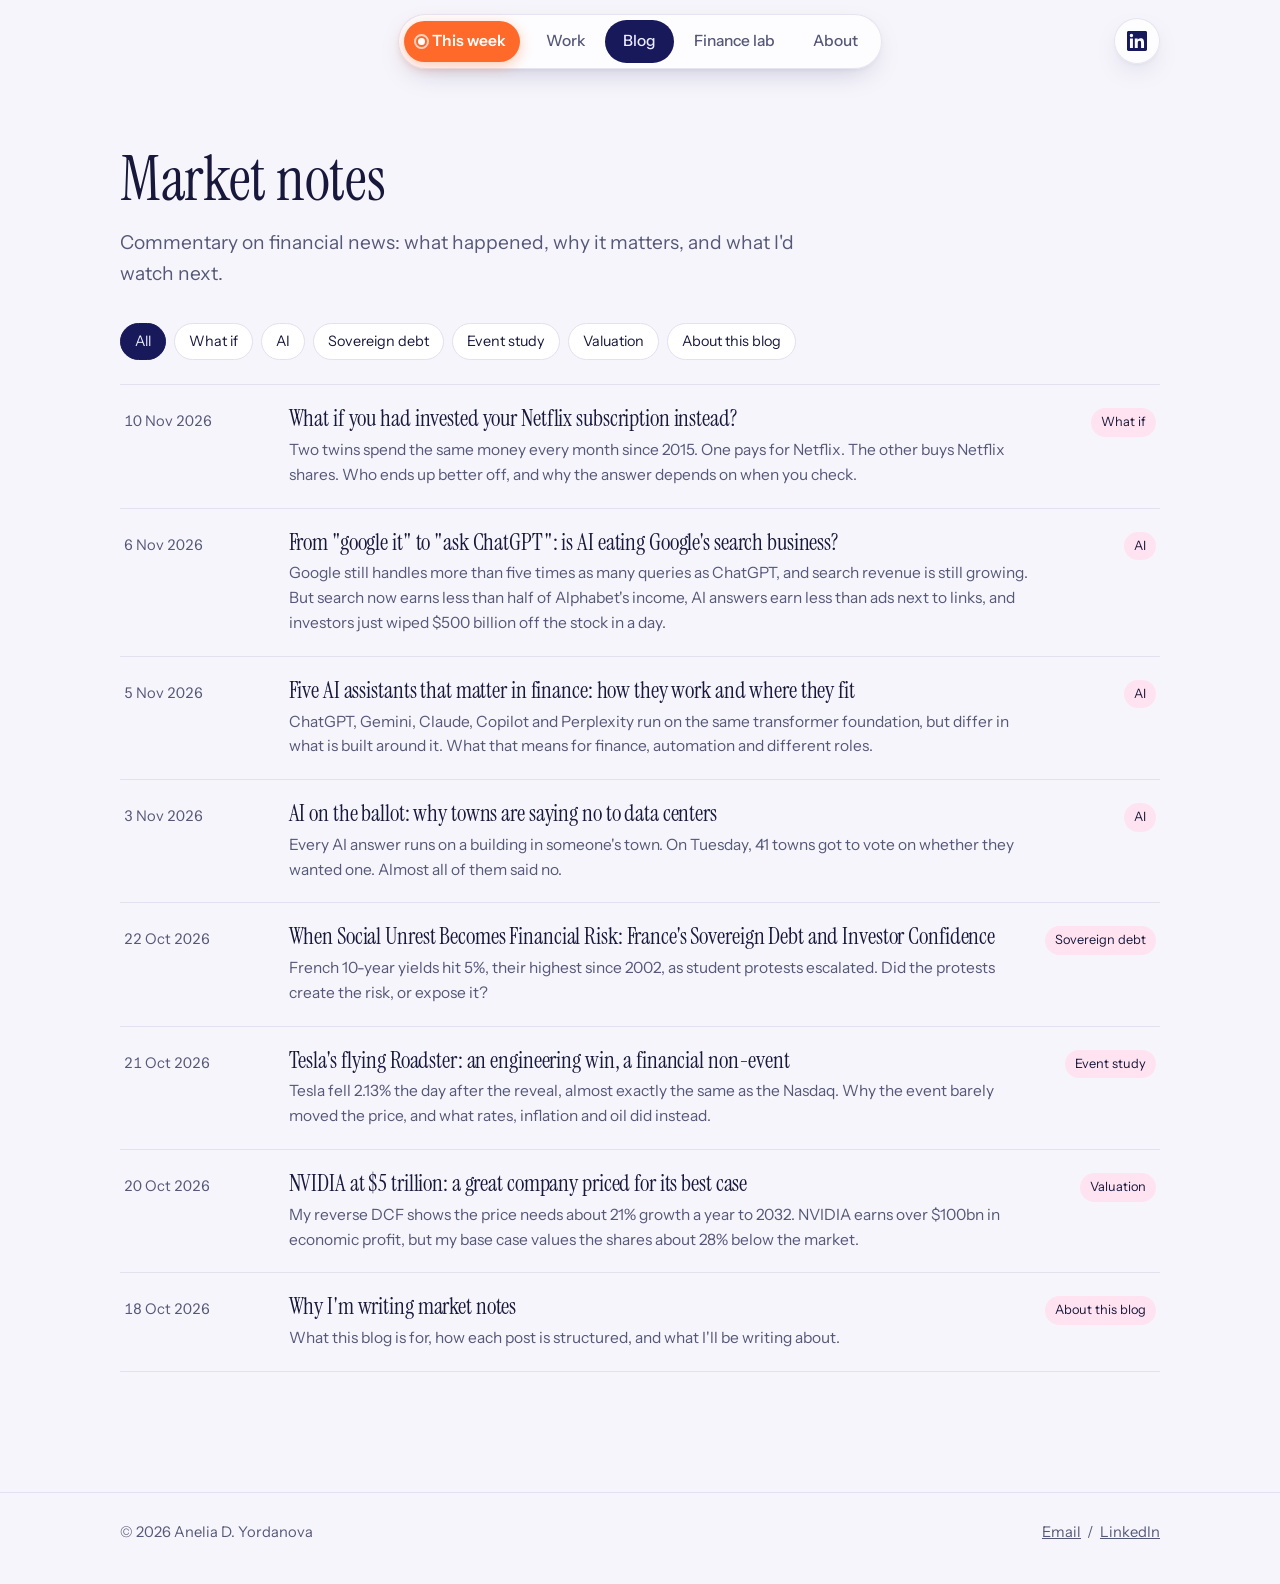
==== blog.html @ 7bfec017 "This week panel: update for 13 November 2026 Co-Authored-By: Claude <noreply@anthropic.com> Claude-S" ====
<!doctype html>
<html lang="en">
<head>
  <meta charset="utf-8">
  <meta name="viewport" content="width=device-width, initial-scale=1">
  <meta name="site-root" content="">
  <title>Market notes | Anelia D. Yordanova</title>
  <meta name="description" content="Commentary on financial news by Anelia D. Yordanova.">
  <link rel="preconnect" href="https://fonts.googleapis.com">
  <link rel="preconnect" href="https://fonts.gstatic.com" crossorigin>
  <link href="https://fonts.googleapis.com/css2?family=Instrument+Sans:wght@400;500;600&family=Instrument+Serif:ital@0;1&family=JetBrains+Mono:wght@400&family=Unbounded:wght@300;500&display=swap" rel="stylesheet">
  <link rel="stylesheet" href="assets/css/style.css?v=d8e583be">
  <link rel="icon" href="assets/favicon.svg" type="image/svg+xml">
</head>
<body>

<header class="site-header">
  <nav class="nav" id="nav" aria-label="Main">
      <button type="button" class="nav-today" aria-expanded="false" aria-controls="today-panel"><span class="pulse" aria-hidden="true"></span>This week</button>
      <a href="index.html#work">Work</a>
      <a href="blog.html" aria-current="page">Blog</a>
      <a href="lab.html">Finance lab</a>
      <a href="index.html#about">About</a>
    </nav>
  <a class="social" href="https://www.linkedin.com/in/anelia-yordanova-572023343" target="_blank" rel="noopener" aria-label="My LinkedIn profile" title="LinkedIn">
    <svg viewBox="0 0 24 24" width="20" height="20" aria-hidden="true"><path fill="currentColor" d="M20.447 20.452h-3.554v-5.569c0-1.328-.027-3.037-1.852-3.037-1.853 0-2.136 1.445-2.136 2.939v5.667H9.351V9h3.414v1.561h.046c.477-.9 1.637-1.85 3.37-1.85 3.601 0 4.267 2.37 4.267 5.455v6.286zM5.337 7.433a2.062 2.062 0 1 1 0-4.125 2.062 2.062 0 0 1 0 4.125zM7.119 20.452H3.555V9h3.564v11.452zM22.225 0H1.771C.792 0 0 .774 0 1.729v20.542C0 23.227.792 24 1.771 24h20.451C23.2 24 24 23.227 24 22.271V1.729C24 .774 23.2 0 22.222 0h.003z"/></svg>
  </a>
</header>

<main>
  <div class="wrap">
    <header class="page-head">
      <h1>Market notes</h1>
      <p class="lede">Commentary on financial news: what happened, why it matters, and what I'd watch next.</p>
    </header>
    <div class="filter" id="filter" role="group" aria-label="Filter posts by topic"></div>
    <ul class="post-list" id="all-posts"></ul>
  </div>
</main>

<footer class="site-footer">
  <div class="wrap">
    <span>© <span data-year></span> Anelia D. Yordanova</span>
    <span><a href="mailto:anelia1470@gmail.com">Email</a> &nbsp;/&nbsp; <a href="https://www.linkedin.com/in/anelia-yordanova-572023343" target="_blank" rel="noopener">LinkedIn</a></span>
  </div>
</footer>

<script src="assets/js/today.js?v=b2e51b0c"></script>
<script src="assets/js/main.js?v=7a83f830"></script>
<script>
  (function () {
    const list = document.getElementById("all-posts");
    const filter = document.getElementById("filter");
    loadPosts().then((posts) => {
      const tags = ["All", ...new Set(posts.map((p) => p.tag || "Note"))];
      let active = "All";
      function draw() {
        renderPostList(list, active === "All" ? posts : posts.filter((p) => (p.tag || "Note") === active));
        filter.querySelectorAll("button").forEach((b) => b.setAttribute("aria-pressed", String(b.dataset.tag === active)));
      }
      filter.innerHTML = tags.map((t) => `<button type="button" data-tag="${escapeHtml(t)}">${escapeHtml(t)}</button>`).join("");
      filter.addEventListener("click", (e) => {
        const b = e.target.closest("button");
        if (!b) return;
        active = b.dataset.tag;
        draw();
      });
      draw();
    }).catch(() => { list.innerHTML = '<li class="post-empty">Posts could not be loaded.</li>'; });
  })();
</script>
</body>
</html>
---- assets/css/style.css ----
/* ==========================================================
   Anelia D. Yordanova — portfolio
   Light, cool off-white base; midnight-blue and plum panels;
   a blue → violet → pink gradient used only for data lines.
   ========================================================== */

:root {
  --paper: #f6f5fb;
  --surface: #ffffff;
  --line: #e3e0f0;
  --ink: #17183b;
  --ink-soft: #565879;
  --midnight: #17195a;
  --plum: #2b1b5f;
  --on-dark: #eeedff;
  --on-dark-soft: #b9b6e6;
  --blue: #4c5bff;
  --violet: #8b5cf6;
  --pink: #ec5fab;
  --lav: #ece9ff;
  --blush: #ffe3f1;
  --grad: linear-gradient(90deg, #4c5bff 0%, #8b5cf6 50%, #ec5fab 100%);

  --font-display: "Unbounded", system-ui, sans-serif;
  --font-body: "Instrument Sans", system-ui, sans-serif;
  --font-code: "JetBrains Mono", ui-monospace, monospace;

  --r-lg: 22px;
  --r-md: 14px;
  --r-sm: 8px;
  --wrap: 1120px;
  --gutter: clamp(16px, 4vw, 40px);
}

*, *::before, *::after { box-sizing: border-box; }

html { -webkit-text-size-adjust: 100%; }

body {
  margin: 0;
  background: var(--paper);
  color: var(--ink);
  font-family: var(--font-body);
  font-size: 1.0625rem;
  line-height: 1.6;
  -webkit-font-smoothing: antialiased;
}

img, svg { max-width: 100%; display: block; }

a { color: inherit; }

:focus-visible {
  outline: 2px solid var(--violet);
  outline-offset: 3px;
  border-radius: 4px;
}

.wrap {
  width: 100%;
  max-width: var(--wrap);
  margin: 0 auto;
  padding: 0 var(--gutter);
}

/* ---------- Type scale ---------- */
h1, h2, h3 {
  font-family: var(--font-display);
  font-weight: 500;
  letter-spacing: -0.02em;
  line-height: 1.12;
  margin: 0;
}
h1 { font-size: clamp(2.3rem, 6vw, 4.2rem); }
h2 { font-size: clamp(1.5rem, 3vw, 2.1rem); }
h3 { font-size: 1.2rem; line-height: 1.25; }

p { margin: 0 0 1em; }
.lede { font-size: 1.2rem; color: var(--ink-soft); max-width: 36em; }
.muted { color: var(--ink-soft); }

/* ---------- Header ---------- */
.site-header {
  position: sticky;
  top: 0;
  z-index: 20;
  background: color-mix(in srgb, var(--paper) 88%, transparent);
  backdrop-filter: blur(10px);
  border-bottom: 1px solid var(--line);
}
.site-header .wrap {
  display: flex;
  align-items: center;
  justify-content: space-between;
  height: 64px;
}
.mark {
  display: flex;
  align-items: center;
  gap: 10px;
  text-decoration: none;
  font-weight: 600;
}
.mark-badge {
  width: 34px;
  height: 34px;
  border-radius: 10px;
  background: var(--midnight);
  color: var(--on-dark);
  display: grid;
  place-items: center;
  font-family: var(--font-display);
  font-size: 0.8rem;
  position: relative;
  overflow: hidden;
}
.mark-badge::after {
  content: "";
  position: absolute;
  left: 0; right: 0; bottom: 0;
  height: 3px;
  background: var(--grad);
}
.nav { display: flex; gap: 4px; align-items: center; }
.nav a {
  text-decoration: none;
  padding: 8px 14px;
  border-radius: 999px;
  color: var(--ink-soft);
  font-weight: 500;
  font-size: 0.97rem;
}
.nav a:hover { color: var(--ink); background: var(--lav); }
.nav a[aria-current="page"] { color: var(--ink); background: var(--lav); }

.nav-toggle {
  display: none;
  background: none;
  border: 1px solid var(--line);
  border-radius: 10px;
  padding: 8px 12px;
  font: inherit;
  color: var(--ink);
  cursor: pointer;
}

@media (max-width: 720px) {
  .nav-toggle { display: block; }
  .nav {
    display: none;
    position: absolute;
    top: 64px; left: 0; right: 0;
    flex-direction: column;
    align-items: stretch;
    background: var(--paper);
    border-bottom: 1px solid var(--line);
    padding: 8px var(--gutter) 16px;
  }
  .nav.open { display: flex; }
  .nav a { padding: 12px 14px; }
}

/* ---------- Buttons ---------- */
.btn {
  display: inline-flex;
  align-items: center;
  gap: 8px;
  padding: 12px 22px;
  border-radius: 999px;
  font-weight: 600;
  text-decoration: none;
  border: 1px solid transparent;
  font-size: 0.98rem;
  cursor: pointer;
  font-family: inherit;
}
.btn-primary { background: var(--midnight); color: var(--on-dark); }
.btn-primary:hover { background: var(--plum); }
.btn-ghost { border-color: var(--line); background: var(--surface); color: var(--ink); }
.btn-ghost:hover { border-color: var(--violet); }
.btn-row { display: flex; flex-wrap: wrap; gap: 12px; }

/* ---------- Sections ---------- */
.section { padding: clamp(56px, 9vw, 104px) 0 0; }
.section-head {
  display: flex;
  align-items: end;
  justify-content: space-between;
  gap: 24px;
  margin-bottom: 28px;
  flex-wrap: wrap;
}
.section-head p { margin: 8px 0 0; color: var(--ink-soft); max-width: 34em; }
.text-link {
  font-weight: 600;
  text-decoration: none;
  border-bottom: 2px solid var(--pink);
  padding-bottom: 2px;
}
.text-link:hover { color: var(--violet); }

/* ---------- Hero ---------- */
.hero { padding: clamp(40px, 7vw, 88px) 0 0; }
.hero-grid {
  display: grid;
  grid-template-columns: 1.05fr 1fr;
  gap: clamp(28px, 4vw, 56px);
  align-items: center;
}
.hero h1 { margin-bottom: 20px; }
.hero h1 .surname { display: block; color: var(--ink-soft); font-weight: 300; }
.hero .lede { margin-bottom: 28px; }

.frontier {
  background: var(--midnight);
  border-radius: var(--r-lg);
  padding: 22px 22px 16px;
  color: var(--on-dark);
  position: relative;
  overflow: hidden;
  margin: 0;
}
.frontier::before {
  content: "";
  position: absolute;
  inset: 0;
  background:
    radial-gradient(circle at 85% 10%, rgba(236, 95, 171, 0.22), transparent 45%),
    radial-gradient(circle at 10% 100%, rgba(76, 91, 255, 0.28), transparent 50%);
  pointer-events: none;
}
.frontier-head {
  position: relative;
  display: flex;
  justify-content: space-between;
  gap: 12px;
  font-size: 0.9rem;
  color: var(--on-dark-soft);
}
.frontier-head strong { color: var(--on-dark); font-weight: 600; display: block; font-size: 1rem; }
.frontier svg { position: relative; width: 100%; height: auto; margin-top: 6px; }
.frontier .axis { stroke: rgba(238, 237, 255, 0.25); stroke-width: 1; }
.frontier .grid { stroke: rgba(238, 237, 255, 0.07); stroke-width: 1; }
.frontier .axis-label { fill: var(--on-dark-soft); font-size: 13px; font-family: var(--font-body); }
.frontier .curve {
  fill: none;
  stroke: url(#frontierGrad);
  stroke-width: 3;
  stroke-linecap: round;
}
.frontier .curve.draw {
  stroke-dasharray: var(--len);
  stroke-dashoffset: var(--len);
  animation: draw 1.6s cubic-bezier(.6,.05,.2,1) .2s forwards;
}
.frontier .pt circle.dot { fill: var(--on-dark); }
.frontier .pt circle.halo { fill: none; stroke: rgba(238,237,255,.35); }
.frontier .pt text { fill: var(--on-dark); font-size: 15px; font-family: var(--font-body); font-weight: 600; }
.frontier .pt text.sub { fill: var(--on-dark-soft); font-weight: 400; font-size: 13px; }
.frontier .pt { opacity: 0; animation: fadein .5s ease forwards; }
.frontier .pt:nth-of-type(1) { animation-delay: 1.2s; }
.frontier .pt:nth-of-type(2) { animation-delay: 1.4s; }
.frontier .pt:nth-of-type(3) { animation-delay: 1.6s; }
.frontier .pt:nth-of-type(4) { animation-delay: 1.8s; }
.frontier .pt a { text-decoration: none; }
.frontier .pt a:hover text { fill: var(--blush); }

@keyframes draw { to { stroke-dashoffset: 0; } }
@keyframes fadein { to { opacity: 1; } }

@media (prefers-reduced-motion: reduce) {
  .frontier .curve.draw { animation: none; stroke-dashoffset: 0; }
  .frontier .pt { animation: none; opacity: 1; }
}

@media (max-width: 860px) {
  .hero-grid { grid-template-columns: 1fr; }
}

/* ---------- Work grid ---------- */
.work-grid {
  display: grid;
  grid-template-columns: 1.3fr 1fr;
  grid-template-rows: auto auto auto;
  gap: 16px;
}
.work {
  display: flex;
  flex-direction: column;
  border-radius: var(--r-md);
  padding: 24px;
  text-decoration: none;
  background: var(--surface);
  border: 1px solid var(--line);
  min-height: 190px;
}
.work:hover { border-color: var(--violet); }
.work h3 { margin: 10px 0 10px; }
.work p { color: var(--ink-soft); margin: 0; font-size: 0.98rem; }
.work .tags { margin-top: auto; padding-top: 18px; }

.work-feature {
  grid-row: span 3;
  background: var(--midnight);
  color: var(--on-dark);
  border: none;
  border-radius: var(--r-lg);
  padding: clamp(24px, 3.5vw, 40px);
  position: relative;
  overflow: hidden;
}
.work-feature:hover { background: #1c1f6b; }
.work-feature h3 { font-size: clamp(1.4rem, 2.6vw, 1.9rem); margin-top: 14px; }
.work-feature p { color: var(--on-dark-soft); font-size: 1.05rem; max-width: 30em; }
.work-feature .chunks {
  display: grid;
  grid-template-columns: repeat(12, 1fr);
  gap: 5px;
  margin: 28px 0 8px;
}
.work-feature .chunks span {
  height: 34px;
  border-radius: 5px;
  background: rgba(238, 237, 255, 0.08);
}
.work-feature .chunks span.hit { background: var(--pink); }
.work-feature .chunks span.hit:nth-child(odd) { background: var(--blue); }
.work-feature .chunks span.hit:nth-child(3n) { background: var(--violet); }
.work-feature .chunks-caption { font-size: 0.88rem; color: var(--on-dark-soft); }

.work-plum { background: var(--plum); color: var(--on-dark); border: none; }
.work-plum:hover { background: #331f70; }
.work-plum p { color: var(--on-dark-soft); }

.kind { font-size: 0.88rem; font-weight: 600; color: var(--violet); }
.work-feature .kind, .work-plum .kind { color: #f9a8d4; }

@media (max-width: 860px) {
  .work-grid { grid-template-columns: 1fr; }
  .work-feature { grid-row: auto; }
}

/* ---------- Tags ---------- */
.tags { display: flex; flex-wrap: wrap; gap: 6px; list-style: none; padding: 0; margin: 0; }
.tags li {
  font-size: 0.8rem;
  font-weight: 500;
  padding: 4px 10px;
  border-radius: 999px;
  background: var(--lav);
  color: var(--ink);
}
.work-feature .tags li, .work-plum .tags li { background: rgba(238, 237, 255, 0.12); color: var(--on-dark); }

/* ---------- Post list ---------- */
.post-list { list-style: none; margin: 0; padding: 0; border-top: 1px solid var(--line); }
.post-list li { border-bottom: 1px solid var(--line); }
.post-list a {
  display: grid;
  grid-template-columns: 8.5em 1fr auto;
  gap: 20px;
  align-items: baseline;
  padding: 20px 4px;
  text-decoration: none;
}
.post-list a:hover h3 { color: var(--violet); }
.post-list time { color: var(--ink-soft); font-size: 0.92rem; font-variant-numeric: tabular-nums; }
.post-list p { margin: 6px 0 0; color: var(--ink-soft); font-size: 0.97rem; max-width: 48em; }
.post-list .tag {
  font-size: 0.8rem;
  padding: 4px 10px;
  border-radius: 999px;
  background: var(--blush);
  white-space: nowrap;
}
.post-empty { padding: 24px 0; color: var(--ink-soft); }
@media (max-width: 640px) {
  .post-list a { grid-template-columns: 1fr; gap: 6px; }
  .post-list .tag { justify-self: start; }
}

/* ---------- Lab teaser / calculators ---------- */
.panel-dark {
  background: var(--plum);
  color: var(--on-dark);
  border-radius: var(--r-lg);
  padding: clamp(24px, 4vw, 44px);
}
.panel-dark p { color: var(--on-dark-soft); }
.lab-teaser {
  display: grid;
  grid-template-columns: 1fr 1fr;
  gap: clamp(24px, 4vw, 48px);
  align-items: center;
}
@media (max-width: 860px) { .lab-teaser { grid-template-columns: 1fr; } }

.calc {
  background: rgba(238, 237, 255, 0.06);
  border: 1px solid rgba(238, 237, 255, 0.14);
  border-radius: var(--r-md);
  padding: 20px;
}
.calc-light {
  background: var(--surface);
  border: 1px solid var(--line);
  border-radius: var(--r-lg);
  padding: clamp(20px, 3vw, 32px);
}
.field { display: grid; gap: 6px; margin-bottom: 14px; }
.field label { font-size: 0.92rem; font-weight: 500; display: flex; justify-content: space-between; gap: 8px; }
.field output { font-variant-numeric: tabular-nums; font-weight: 600; }
.field input[type="range"] { width: 100%; accent-color: var(--pink); }
.field input[type="number"] {
  width: 100%;
  font: inherit;
  padding: 10px 12px;
  border-radius: var(--r-sm);
  border: 1px solid var(--line);
  background: var(--paper);
  color: var(--ink);
  font-variant-numeric: tabular-nums;
}
.field-row { display: grid; grid-template-columns: 1fr 1fr; gap: 14px; }
@media (max-width: 520px) { .field-row { grid-template-columns: 1fr; } }

.result {
  margin-top: 8px;
  padding-top: 16px;
  border-top: 1px solid rgba(238, 237, 255, 0.14);
  display: flex;
  align-items: baseline;
  justify-content: space-between;
  gap: 12px;
}
.result-value {
  font-family: var(--font-display);
  font-size: clamp(1.8rem, 4vw, 2.4rem);
  font-variant-numeric: tabular-nums;
  background: var(--grad);
  -webkit-background-clip: text;
  background-clip: text;
  color: transparent;
}
.calc-light .result { border-top-color: var(--line); }

.lab-grid { display: grid; grid-template-columns: 1fr 1fr; gap: 20px; align-items: start; }
@media (max-width: 900px) { .lab-grid { grid-template-columns: 1fr; } }
.lab-grid h2 { font-size: 1.4rem; margin-bottom: 6px; }
.lab-note { font-size: 0.92rem; color: var(--ink-soft); margin-top: 14px; }

.bars { margin-top: 18px; }
.bars svg { width: 100%; height: auto; }

/* ---------- Skills ---------- */
.skills { display: grid; grid-template-columns: repeat(3, 1fr); gap: 16px; }
@media (max-width: 960px) { .skills { grid-template-columns: 1fr; } }
.skill {
  background: var(--surface);
  border: 1px solid var(--line);
  border-radius: var(--r-md);
  padding: 22px;
  display: flex;
  flex-direction: column;
  min-width: 0;
}
.skill h3 { display: flex; align-items: center; gap: 10px; }
.skill h3 .swatch { width: 12px; height: 12px; border-radius: 4px; }
.skill > p { color: var(--ink-soft); font-size: 0.97rem; margin: 10px 0 16px; }

pre.code {
  margin: auto 0 0;
  background: var(--midnight);
  color: #dcdaff;
  border-radius: var(--r-sm);
  padding: 16px;
  font-family: var(--font-code);
  font-size: 0.8rem;
  line-height: 1.6;
  overflow-x: auto;
}
pre.code .k { color: #f9a8d4; }
pre.code .s { color: #a5f3d0; }
pre.code .c { color: #8c89c4; font-style: italic; }
pre.code .f { color: #a5b4fc; }

/* ---------- About / contact ---------- */
.about {
  display: grid;
  grid-template-columns: 1fr 1fr;
  gap: clamp(24px, 5vw, 64px);
  align-items: start;
}
@media (max-width: 860px) { .about { grid-template-columns: 1fr; } }
.contact-list { list-style: none; margin: 0; padding: 0; display: grid; gap: 10px; }
.contact-list a {
  display: flex;
  justify-content: space-between;
  align-items: center;
  gap: 16px;
  padding: 16px 20px;
  background: var(--surface);
  border: 1px solid var(--line);
  border-radius: var(--r-md);
  text-decoration: none;
  font-weight: 600;
}
.contact-list a span { font-weight: 400; color: var(--ink-soft); font-size: 0.95rem; overflow-wrap: anywhere; text-align: right; }
.contact-list a:hover { border-color: var(--pink); }

/* ---------- Footer ---------- */
.site-footer {
  margin-top: clamp(64px, 10vw, 120px);
  border-top: 1px solid var(--line);
  padding: 28px 0 40px;
  font-size: 0.92rem;
  color: var(--ink-soft);
}
.site-footer .wrap { display: flex; justify-content: space-between; gap: 16px; flex-wrap: wrap; }
.site-footer a { color: var(--ink-soft); }

/* ---------- Page header (inner pages) ---------- */
.page-head { padding: clamp(40px, 7vw, 80px) 0 8px; }
.page-head h1 { font-size: clamp(2rem, 5vw, 3.2rem); margin-bottom: 16px; }
.back { display: inline-block; margin-bottom: 20px; text-decoration: none; color: var(--ink-soft); font-weight: 500; }
.back:hover { color: var(--violet); }

/* ---------- Case study ---------- */
.case {
  display: grid;
  grid-template-columns: 15rem 1fr;
  gap: clamp(24px, 5vw, 64px);
  margin-top: 32px;
}
.case > * { min-width: 0; }
@media (max-width: 860px) { .case { grid-template-columns: 1fr; } }
.facts {
  background: var(--midnight);
  color: var(--on-dark);
  border-radius: var(--r-md);
  padding: 20px;
  align-self: start;
  position: sticky;
  top: 88px;
}
@media (max-width: 860px) { .facts { position: static; } }
.facts dl { margin: 0; display: grid; gap: 14px; }
.facts dt { font-size: 0.82rem; color: var(--on-dark-soft); }
.facts dd { margin: 2px 0 0; font-weight: 500; }
.facts .status {
  display: inline-block;
  font-size: 0.8rem;
  padding: 3px 10px;
  border-radius: 999px;
  background: rgba(236, 95, 171, 0.2);
  color: #fbcfe8;
}
.prose { max-width: 40em; }
.prose h2 { font-size: 1.35rem; margin: 2em 0 0.6em; }
.prose h2:first-child { margin-top: 0; }
.prose h3 { margin: 1.6em 0 0.5em; }
.prose ul, .prose ol { padding-left: 1.2em; margin: 0 0 1em; }
.prose li { margin-bottom: 0.4em; }
.prose a { color: var(--blue); }
.prose blockquote {
  margin: 1.4em 0;
  padding: 4px 0 4px 18px;
  border-left: 3px solid var(--pink);
  color: var(--ink-soft);
}
.prose code {
  font-family: var(--font-code);
  font-size: 0.88em;
  background: var(--lav);
  padding: 2px 6px;
  border-radius: 5px;
}
.prose pre {
  background: var(--midnight);
  color: #dcdaff;
  padding: 16px;
  border-radius: var(--r-sm);
  overflow-x: auto;
}
.prose pre code { background: none; padding: 0; color: inherit; }
.prose table { border-collapse: collapse; width: 100%; margin: 1em 0; font-size: 0.95rem; }
.prose th, .prose td { text-align: left; padding: 8px 10px; border-bottom: 1px solid var(--line); }
.prose img { border-radius: var(--r-md); margin: 1em 0; }

.callout {
  background: var(--blush);
  border-radius: var(--r-md);
  padding: 16px 20px;
  margin: 1.4em 0;
}
.callout p:last-child { margin: 0; }

.stat-row { display: grid; grid-template-columns: repeat(4, 1fr); gap: 10px; margin: 1.4em 0; }
@media (max-width: 640px) { .stat-row { grid-template-columns: repeat(2, 1fr); } }
.stat { background: var(--surface); border: 1px solid var(--line); border-radius: var(--r-md); padding: 14px; }
.stat b { display: block; font-family: var(--font-display); font-weight: 500; font-size: 1.5rem; font-variant-numeric: tabular-nums; }
.stat span { font-size: 0.85rem; color: var(--ink-soft); }

/* ---------- Blog post ---------- */
.post-meta { display: flex; gap: 12px; flex-wrap: wrap; align-items: center; color: var(--ink-soft); font-size: 0.95rem; }
.post-body { margin-top: 32px; }
.post-body.prose { font-size: 1.08rem; }

.filter { display: flex; flex-wrap: wrap; gap: 8px; margin: 8px 0 24px; }
.filter button {
  font: inherit;
  font-size: 0.9rem;
  padding: 6px 14px;
  border-radius: 999px;
  border: 1px solid var(--line);
  background: var(--surface);
  color: var(--ink);
  cursor: pointer;
}
.filter button[aria-pressed="true"] { background: var(--midnight); color: var(--on-dark); border-color: var(--midnight); }

/* ---------- Button motion ---------- */
@property --angle {
  syntax: "<angle>";
  initial-value: 0deg;
  inherits: false;
}

.btn {
  position: relative;
  isolation: isolate;
  overflow: hidden;
  transition:
    transform .25s cubic-bezier(.2,.8,.2,1),
    box-shadow .25s ease,
    background-color .25s ease,
    border-color .25s ease,
    color .25s ease;
}
.btn:hover { transform: translateY(-2px); }
.btn:active { transform: translateY(0) scale(.98); transition-duration: .08s; }

/* Light sweep that crosses the button on hover (moves the gradient, not the box, so it stays inside the pill) */
.btn::after {
  content: "";
  position: absolute;
  inset: 0;
  z-index: -1;
  border-radius: inherit;
  background: linear-gradient(110deg, transparent 40%, rgba(255,255,255,.3) 50%, transparent 60%) no-repeat;
  background-size: 250% 100%;
  background-position: 130% 0;
  pointer-events: none;
}
.btn:hover::after { background-position: -30% 0; transition: background-position .7s ease; }

.btn-primary:hover { box-shadow: 0 10px 24px -10px rgba(76, 91, 255, .7), 0 4px 14px -6px rgba(236, 95, 171, .5); }
.btn-ghost::after { background-image: linear-gradient(110deg, transparent 40%, rgba(139, 92, 246, .16) 50%, transparent 60%); }
.btn-ghost:hover { border-color: var(--violet); box-shadow: 0 8px 20px -12px rgba(139, 92, 246, .6); }

/* Shine outline: a gradient border that keeps circling the button */
.btn-shine {
  overflow: visible;
  border: none;
  padding: 13px 23px;
}
.btn-shine::before {
  content: "";
  position: absolute;
  inset: -2px;
  z-index: -2;
  border-radius: inherit;
  padding: 2px;
  background: conic-gradient(from var(--angle), #4c5bff, #8b5cf6, #ec5fab, #ffd6ec, #4c5bff);
  -webkit-mask: linear-gradient(#000 0 0) content-box, linear-gradient(#000 0 0);
  -webkit-mask-composite: xor;
  mask: linear-gradient(#000 0 0) content-box exclude, linear-gradient(#000 0 0);
  animation: spin-border 3.5s linear infinite;
  filter: drop-shadow(0 0 6px rgba(236, 95, 171, .45));
}
.btn-shine:hover::before { animation-duration: 1.4s; filter: drop-shadow(0 0 10px rgba(139, 92, 246, .7)); }

@keyframes spin-border { to { --angle: 360deg; } }

/* Small hover lift for other clickable pills */
.filter button { transition: transform .2s ease, background-color .2s ease, border-color .2s ease; }
.filter button:hover { transform: translateY(-1px); border-color: var(--violet); }
.nav a { transition: background-color .2s ease, color .2s ease; }

@media (prefers-reduced-motion: reduce) {
  .btn, .btn:hover, .btn:active, .filter button:hover { transform: none; }
  .btn:hover::after { transition: none; background-position: 130% 0; }
  .btn-shine::before { animation: none; }
}

/* ---------- Kretz: integration map ---------- */
.integrations {
  background: var(--midnight);
  color: var(--on-dark);
  border-radius: var(--r-lg);
  padding: clamp(20px, 3vw, 28px);
  margin: 1.4em 0;
  display: grid;
  grid-template-columns: 11rem 1fr;
  gap: 0 28px;
  align-items: center;
}
.int-hub {
  position: relative;
  background: rgba(238, 237, 255, 0.08);
  border: 1px solid rgba(238, 237, 255, 0.18);
  border-radius: var(--r-md);
  padding: 16px;
}
.int-hub::before {
  content: "";
  position: absolute;
  left: 16px; right: 16px; bottom: -1px;
  height: 3px;
  border-radius: 3px;
  background: var(--grad);
}
.int-hub::after {
  content: "";
  position: absolute;
  top: 50%;
  right: -29px;
  width: 28px;
  height: 2px;
  background: rgba(238, 237, 255, 0.35);
}
.int-hub-name { display: block; font-family: var(--font-display); font-size: 1.3rem; }
.int-hub-sub { display: block; font-size: 0.85rem; color: var(--on-dark-soft); margin-top: 4px; line-height: 1.35; }

.int-groups {
  border-left: 2px solid rgba(238, 237, 255, 0.35);
  padding-left: 20px;
  display: grid;
  gap: 14px;
}
.int-group-title { margin: 0 0 6px; font-size: 0.85rem; color: var(--on-dark-soft); }
.int-group ul { list-style: none; margin: 0; padding: 0; display: grid; gap: 6px; }
.int-group li {
  position: relative;
  display: flex;
  justify-content: space-between;
  align-items: center;
  gap: 12px;
  padding: 9px 12px;
  border-radius: var(--r-sm);
  background: rgba(238, 237, 255, 0.06);
  font-weight: 500;
  margin: 0;
}
.int-group li::before {
  content: "";
  position: absolute;
  left: -21px;
  top: 50%;
  width: 21px;
  height: 2px;
  background: rgba(238, 237, 255, 0.35);
}
.pill { font-size: 0.75rem; font-weight: 600; padding: 3px 10px; border-radius: 999px; white-space: nowrap; }
.pill-now { background: var(--pink); color: #fff; }
.pill-next { border: 1px solid rgba(238, 237, 255, 0.4); color: var(--on-dark-soft); }

@media (max-width: 640px) {
  .integrations { grid-template-columns: 1fr; gap: 24px; }
  .int-hub::after { top: auto; bottom: -25px; right: auto; left: 24px; width: 2px; height: 24px; }
  .int-groups { margin-left: 24px; }
}

.stat-row.stat-row-2 { grid-template-columns: repeat(2, 1fr); max-width: 26rem; }

.prose blockquote.quote {
  border-left: none;
  padding: 20px 24px;
  background: var(--lav);
  border-radius: var(--r-md);
  color: var(--ink);
}
.prose blockquote.quote p { font-family: var(--font-display); font-weight: 300; font-size: 1.25rem; line-height: 1.4; margin: 0 0 10px; }
.prose blockquote.quote footer { font-size: 0.9rem; color: var(--ink-soft); }

.progress { display: grid; grid-template-columns: repeat(3, 1fr); gap: 10px; margin: 1.2em 0; }
@media (max-width: 640px) { .progress { grid-template-columns: 1fr; } }
.progress-col { border: 1px solid var(--line); background: var(--surface); border-radius: var(--r-md); padding: 16px; }
.progress-col.progress-now { background: var(--plum); color: var(--on-dark); border-color: var(--plum); }
.progress-title { font-weight: 600; margin: 0 0 8px; }
.progress-now .progress-title { color: #f9a8d4; }
.prose .progress ul { padding-left: 1.1em; margin: 0; font-size: 0.95rem; }

/* ---------- Screenshot gallery ---------- */
.shots { display: grid; grid-template-columns: 1fr 1fr; gap: 16px; margin: 1.2em 0 0.4em; }
.shot { margin: 0; min-width: 0; }
.shot-wide { grid-column: 1 / -1; }
.shot a { display: block; border-radius: var(--r-md); overflow: hidden; border: 1px solid var(--line); background: var(--surface); }
.shot a:hover { border-color: var(--violet); }
.prose .shot img { margin: 0; border-radius: 0; width: 100%; height: auto; }
.shot figcaption { font-size: 0.88rem; color: var(--ink-soft); margin-top: 8px; }
@media (max-width: 640px) { .shots { grid-template-columns: 1fr; } }
.prose h3 + .shots { margin-top: 0.6em; }
.shot-side { display: grid; grid-template-columns: minmax(0, 1fr) minmax(0, 1fr); gap: 20px; align-items: center; }
.shot-side figcaption { margin: 0; font-size: 0.98rem; }
.shot-side figcaption strong { display: block; font-family: var(--font-display); font-weight: 500; color: var(--ink); font-size: 1.1rem; margin-bottom: 6px; }
@media (max-width: 640px) { .shot-side { grid-template-columns: 1fr; } }

/* ---------- Screenshot gallery dialog ---------- */
.btn-count {
  display: inline-grid;
  place-items: center;
  min-width: 24px;
  height: 24px;
  padding: 0 6px;
  border-radius: 999px;
  background: rgba(238, 237, 255, 0.16);
  font-size: 0.8rem;
}
.gallery {
  width: 100vw;
  height: 100vh;
  max-width: none;
  max-height: none;
  margin: 0;
  padding: 16px max(16px, env(safe-area-inset-right, 0px)) 16px max(16px, env(safe-area-inset-left, 0px));
  border: none;
  background: #101014;
  color: #f2f2f5;
  display: none;
  grid-template-rows: auto minmax(0, 1fr) auto;
  gap: 12px;
}
.gallery[open] { display: grid; }
.gallery::backdrop { background: rgba(16, 16, 20, 0.9); }
.g-top { display: flex; justify-content: space-between; align-items: center; gap: 12px; }
.g-meta { margin: 0; display: flex; gap: 14px; font-size: 0.92rem; color: #a9a9b3; }
.g-meta #g-group { color: #f2f2f5; font-weight: 600; }
.g-close, .g-nav {
  font: inherit;
  color: #f2f2f5;
  background: rgba(255, 255, 255, 0.08);
  border: 1px solid rgba(255, 255, 255, 0.14);
  border-radius: 999px;
  cursor: pointer;
  transition: background-color .2s ease, transform .2s ease;
}
.g-close { padding: 8px 16px; font-size: 0.92rem; }
.g-close:hover, .g-nav:hover { background: rgba(255, 255, 255, 0.16); }
.g-stage { display: grid; grid-template-columns: auto minmax(0, 1fr) auto; align-items: center; gap: 12px; min-height: 0; }
.g-nav { width: 48px; height: 48px; font-size: 1.8rem; line-height: 1; display: grid; place-items: center; }
.g-nav:hover { transform: scale(1.06); }
.g-figure { margin: 0; height: 100%; min-height: 0; display: grid; grid-template-rows: minmax(0, 1fr) auto; gap: 12px; justify-items: center; }
.g-figure img { max-width: 100%; max-height: 100%; object-fit: contain; border-radius: 10px; align-self: center; }
.g-figure figcaption { max-width: 46em; text-align: center; color: #d6d6de; font-size: 0.98rem; }
.g-thumbs { display: flex; gap: 8px; overflow-x: auto; padding: 4px 2px; justify-content: safe center; }
.g-thumb {
  flex: 0 0 auto;
  width: 96px;
  height: 60px;
  padding: 0;
  border-radius: 8px;
  overflow: hidden;
  border: 2px solid transparent;
  background: #1c1c22;
  cursor: pointer;
  opacity: 0.55;
  transition: opacity .2s ease, border-color .2s ease;
}
.g-thumb img { width: 100%; height: 100%; object-fit: cover; object-position: top; }
.g-thumb:hover { opacity: 0.85; }
.g-thumb[aria-current="true"] { opacity: 1; border-color: #f2f2f5; }
@media (max-width: 640px) {
  .g-stage { grid-template-columns: minmax(0, 1fr); }
  .g-nav { display: none; }
  .g-thumb { width: 72px; height: 46px; }
}
@media (prefers-reduced-motion: reduce) { .g-nav:hover { transform: none; } }

/* ---------- Finance lab: advanced tools ---------- */
.tool-nav { display: flex; flex-wrap: wrap; gap: 8px; margin-top: 8px; }
.tool-nav a {
  text-decoration: none;
  font-size: 0.92rem;
  font-weight: 500;
  padding: 7px 14px;
  border-radius: 999px;
  background: var(--surface);
  border: 1px solid var(--line);
  transition: border-color .2s ease, transform .2s ease;
}
.tool-nav a:hover { border-color: var(--violet); transform: translateY(-1px); }
html { scroll-behavior: smooth; }
@media (prefers-reduced-motion: reduce) { html { scroll-behavior: auto; } }
section[id], h2[id] { scroll-margin-top: 84px; }

.tool {
  margin-top: 20px;
  background: var(--surface);
  border: 1px solid var(--line);
  border-radius: var(--r-lg);
  overflow: hidden;
}
.tool-head { padding: clamp(20px, 3vw, 32px) clamp(20px, 3vw, 32px) 0; max-width: 52em; }
.tool-head h2 { font-size: 1.4rem; margin-bottom: 8px; }
.tool-head p { margin: 0; }
.tool-body {
  display: grid;
  grid-template-columns: minmax(250px, 300px) minmax(0, 1fr);
  gap: clamp(20px, 3vw, 32px);
  padding: clamp(20px, 3vw, 32px);
  align-items: start;
}
@media (max-width: 900px) { .tool-body { grid-template-columns: minmax(0, 1fr); } }
.tool-controls { min-width: 0; }
.tool-controls .btn { margin-top: 4px; }
.tool-output { min-width: 0; }

fieldset.asset { border: none; margin: 0 0 16px; padding: 0; min-width: 0; }
fieldset.asset legend { font-weight: 600; font-size: 0.95rem; padding: 0; margin-bottom: 8px; display: flex; align-items: center; gap: 8px; }
fieldset.asset legend i { width: 10px; height: 10px; border-radius: 50%; display: inline-block; }
fieldset.asset .field { margin-bottom: 8px; }

.field select {
  width: 100%;
  font: inherit;
  padding: 10px 12px;
  border-radius: var(--r-sm);
  border: 1px solid var(--line);
  background: var(--paper);
  color: var(--ink);
}

.kpis { display: grid; grid-template-columns: repeat(4, minmax(0, 1fr)); gap: 10px; margin-bottom: 14px; }
.kpis-6 { grid-template-columns: repeat(6, minmax(0, 1fr)); }
@media (max-width: 1100px) { .kpis-6 { grid-template-columns: repeat(3, minmax(0, 1fr)); } }
@media (max-width: 640px) { .kpis { grid-template-columns: repeat(2, minmax(0, 1fr)); } }
.kpi { background: var(--paper); border-radius: var(--r-md); padding: 12px 14px; min-width: 0; }
.kpi span { display: block; font-size: 0.82rem; color: var(--ink-soft); }
.kpi b { display: block; font-family: var(--font-display); font-weight: 500; font-size: 1.15rem; font-variant-numeric: tabular-nums; margin-top: 2px; overflow-wrap: anywhere; }
.kpi-main { background: var(--midnight); color: var(--on-dark); }
.kpi-main span { color: var(--on-dark-soft); }

svg.chart { width: 100%; height: auto; display: block; }

.weights { display: grid; gap: 8px; margin-top: 12px; }
.wrow { display: flex; flex-wrap: wrap; gap: 6px 16px; align-items: center; font-size: 0.92rem; }
.wtitle { font-weight: 600; min-width: 7.5em; }
.wcell { display: inline-flex; align-items: center; gap: 6px; color: var(--ink-soft); }
.wcell i { width: 9px; height: 9px; border-radius: 50%; }
.wcell b { color: var(--ink); font-variant-numeric: tabular-nums; }

.seg { display: inline-flex; padding: 4px; background: var(--paper); border-radius: 999px; margin-bottom: 16px; border: 1px solid var(--line); }
.seg button {
  font: inherit; font-weight: 600; font-size: 0.92rem;
  padding: 7px 20px; border: none; border-radius: 999px;
  background: transparent; color: var(--ink-soft); cursor: pointer;
  transition: background-color .2s ease, color .2s ease;
}
.seg button[aria-pressed="true"] { background: var(--midnight); color: var(--on-dark); }

.legend { display: flex; flex-wrap: wrap; gap: 8px 18px; font-size: 0.88rem; color: var(--ink-soft); margin-top: 8px; }
.legend span { display: inline-flex; align-items: center; gap: 8px; }
.legend .ln { width: 22px; height: 0; border-top: 3px solid var(--violet); display: inline-block; }
.legend .ln-dash { border-top: 2px dashed var(--midnight); }
.legend .ln-dot { border-top: 2px dotted var(--pink); }
.legend .dot { width: 10px; height: 10px; border-radius: 50%; display: inline-block; }
.legend .dot-pink { background: var(--pink); }

.bd-status { margin: -4px 0 6px; font-size: 0.92rem; color: var(--ink-soft); }

.heat-title { font-size: 1rem; margin: 22px 0 10px; }
.heat-wrap { overflow-x: auto; }
table.heat { border-collapse: separate; border-spacing: 3px; width: 100%; font-size: 0.85rem; font-variant-numeric: tabular-nums; }
table.heat th { font-weight: 600; color: var(--ink-soft); padding: 6px 4px; text-align: center; white-space: nowrap; }
table.heat thead th:first-child span { font-weight: 400; font-size: 0.78rem; }
table.heat td { text-align: center; padding: 8px 4px; border-radius: 6px; color: var(--ink); }
table.heat td.base { outline: 2px solid var(--midnight); outline-offset: -2px; font-weight: 700; }
table.heat td.na { color: var(--ink-soft); background: var(--paper); }

/* Tools grid: three code skills on top, Excel and Power BI below */
.skills { grid-template-columns: repeat(6, minmax(0, 1fr)); }
.skills .skill { grid-column: span 2; }
.skills .skill-wide { grid-column: span 3; }
@media (max-width: 960px) { .skills { grid-template-columns: minmax(0, 1fr); } .skills .skill, .skills .skill-wide { grid-column: auto; } }

/* ---------- Floating navigation bubble ---------- */
.site-header {
  position: sticky;
  top: 0;
  z-index: 20;
  display: flex;
  justify-content: center;
  padding: calc(14px + env(safe-area-inset-top, 0px)) max(16px, env(safe-area-inset-right, 0px)) 0 max(16px, env(safe-area-inset-left, 0px));
  background: none;
  backdrop-filter: none;
  border-bottom: none;
  pointer-events: none;
}
.site-header .nav,
.site-header .nav.open {
  pointer-events: auto;
  position: static;
  display: flex;
  flex-direction: row;
  align-items: center;
  gap: 2px;
  padding: 5px;
  border-radius: 999px;
  background: color-mix(in srgb, var(--surface) 78%, transparent);
  -webkit-backdrop-filter: blur(14px) saturate(1.4);
  backdrop-filter: blur(14px) saturate(1.4);
  border: 1px solid color-mix(in srgb, var(--line) 85%, transparent);
  box-shadow: 0 10px 30px -12px rgba(23, 25, 90, 0.28), 0 2px 6px -2px rgba(23, 25, 90, 0.08);
  max-width: 100%;
}
.site-header .nav a {
  padding: 9px 18px;
  border-radius: 999px;
  white-space: nowrap;
  transition: background-color .2s ease, color .2s ease;
}
.site-header .nav a[aria-current="page"] { background: var(--midnight); color: var(--on-dark); }
.site-header .nav a[aria-current="page"]:hover { background: var(--plum); color: var(--on-dark); }
.nav-toggle { display: none !important; }
@media (max-width: 720px) {
  .site-header .nav a { padding: 8px 12px; font-size: 0.92rem; }
}
@media (max-width: 360px) {
  .site-header .nav a { padding: 8px 9px; font-size: 0.88rem; }
}

/* LinkedIn bubble, top right */
.site-header {
  display: grid;
  grid-template-columns: 1fr auto 1fr;
  align-items: center;
  gap: 8px;
}
.site-header .nav { grid-column: 2; }
.social {
  grid-column: 3;
  justify-self: end;
  pointer-events: auto;
  display: grid;
  place-items: center;
  width: 46px;
  height: 46px;
  border-radius: 50%;
  color: var(--midnight);
  background: color-mix(in srgb, var(--surface) 78%, transparent);
  -webkit-backdrop-filter: blur(14px) saturate(1.4);
  backdrop-filter: blur(14px) saturate(1.4);
  border: 1px solid color-mix(in srgb, var(--line) 85%, transparent);
  box-shadow: 0 10px 30px -12px rgba(23, 25, 90, 0.28), 0 2px 6px -2px rgba(23, 25, 90, 0.08);
  transition: transform .25s cubic-bezier(.2,.8,.2,1), color .2s ease, background-color .2s ease;
}
.social:hover { transform: translateY(-2px); color: #0a66c2; background: var(--surface); }
@media (min-width: 1160px) {
  .site-header { padding-right: max(16px, calc((100vw - var(--wrap)) / 2 + var(--gutter))); padding-left: max(16px, calc((100vw - var(--wrap)) / 2 + var(--gutter))); }
}
@media (max-width: 560px) {
  .site-header { grid-template-columns: auto auto; justify-content: center; gap: 6px; }
  .site-header .nav, .social { grid-column: auto; }
  .site-header .nav a { padding: 8px 9px; font-size: 0.88rem; }
  .social { width: 40px; height: 40px; }
  .social svg { width: 17px; height: 17px; }
}
@media (max-width: 380px) {
  .site-header { gap: 4px; padding-left: 8px; padding-right: 8px; }
  .site-header .nav { padding: 3px; gap: 0; }
  .site-header .nav a { padding: 7px 7px; font-size: 0.8rem; }
  .social { width: 36px; height: 36px; }
  .social svg { width: 15px; height: 15px; }
}
@media (prefers-reduced-motion: reduce) { .social:hover { transform: none; } }

/* Let lab cards shrink on very narrow phones */
.lab-grid { grid-template-columns: repeat(2, minmax(0, 1fr)); }
.lab-grid > * { min-width: 0; }
@media (max-width: 900px) { .lab-grid { grid-template-columns: minmax(0, 1fr); } }

/* Blog title + name byline in the hero */
.hero h1 { margin-bottom: 14px; }
.hero .byline {
  display: inline-flex;
  align-items: center;
  gap: 12px;
  margin: 0 0 22px;
  font-weight: 600;
  font-size: 1.1rem;
  color: var(--ink);
}
.hero .byline::before {
  content: "";
  width: 32px;
  height: 3px;
  border-radius: 3px;
  background: var(--grad);
}

/* ---------- Portfolio banner ---------- */
.banner {
  position: relative;
  overflow: hidden;
  border-radius: var(--r-lg);
  aspect-ratio: 1040 / 360;
  min-height: 190px;
  max-width: 100%;
  background-color: var(--midnight);
  background-image:
    linear-gradient(180deg, rgba(23, 25, 90, 0.10) 0%, rgba(23, 25, 90, 0.55) 55%, rgba(23, 25, 90, 0.96) 100%),
    linear-gradient(90deg, rgba(43, 27, 95, 0.55), rgba(76, 91, 255, 0.10) 50%, rgba(236, 95, 171, 0.28)),
    url("../img/hero-ai-finance.webp");
  background-size: cover;
  background-position: center 38%;
  margin-bottom: clamp(32px, 5vw, 56px);
  box-shadow: 0 30px 60px -36px rgba(23, 25, 90, 0.6);
}
.banner::after {
  content: "";
  position: absolute;
  left: 0; right: 0; bottom: 0;
  height: 4px;
  background: var(--grad);
}
.banner { container-type: inline-size; }
.banner-title {
  position: absolute;
  left: 0; right: 0; bottom: 0;
  margin: 0;
  padding: 0 clamp(14px, 2.4vw, 26px);
  font-family: var(--font-display);
  font-weight: 500;
  letter-spacing: -0.02em;
  line-height: 0.78;
  text-transform: uppercase;
  white-space: nowrap;
}
.banner-title span {
  display: inline-block;
  font-size: 13cqw;
  color: #ffffff;
  background: linear-gradient(90deg, #ffffff 0%, #eeedff 68%, #f9a8d4 100%);
  -webkit-background-clip: text;
  background-clip: text;
  -webkit-text-fill-color: transparent;
  padding-bottom: 0.07em;
}
.hero .byline { margin-top: 4px; }

/* Paper download box in posts */
.prose .paper-cta {
  display: flex;
  align-items: center;
  justify-content: space-between;
  gap: 16px;
  flex-wrap: wrap;
  margin: 1.6em 0;
  padding: 18px 20px;
  border-radius: var(--r-md);
  background: var(--midnight);
  color: var(--on-dark);
  position: relative;
  overflow: hidden;
}
.prose .paper-cta::after { content: ""; position: absolute; left: 0; right: 0; bottom: 0; height: 3px; background: var(--grad); }
.prose .paper-cta div { min-width: 0; flex: 1 1 260px; }
.prose .paper-cta strong { display: block; font-family: var(--font-display); font-weight: 500; font-size: 1.1rem; }
.prose .paper-cta span { display: block; font-size: 0.9rem; color: var(--on-dark-soft); margin-top: 4px; }
.prose .paper-cta .btn { color: var(--midnight); background: var(--surface); text-decoration: none; }
.prose .paper-cta .btn:hover { background: var(--lav); }

/* Wide tables in posts scroll inside the post, not the page */
@media (max-width: 640px) {
  .prose table { display: block; overflow-x: auto; white-space: nowrap; font-size: 0.88rem; }
}

/* ---------- Expandable research paper ---------- */
.prose .paper-embed {
  margin: 2em 0;
  border-radius: var(--r-lg);
  background: var(--surface);
  border: 1px solid var(--line);
  overflow: hidden;
  scroll-margin-top: 90px;
}
.paper-embed-head {
  display: flex;
  align-items: center;
  justify-content: space-between;
  gap: 16px;
  flex-wrap: wrap;
  padding: 20px 22px;
  background: var(--midnight);
  color: var(--on-dark);
  position: relative;
}
.paper-embed-head::after { content: ""; position: absolute; left: 0; right: 0; bottom: 0; height: 3px; background: var(--grad); }
.paper-embed-text { min-width: 0; flex: 1 1 260px; }
.paper-embed-text strong { display: block; font-family: var(--font-display); font-weight: 500; font-size: 1.12rem; }
.paper-embed-text span { display: block; font-size: 0.92rem; color: var(--on-dark-soft); margin-top: 4px; }
.prose .paper-toggle { background: var(--surface); color: var(--midnight); border: none; }
.prose .paper-toggle:hover { background: var(--lav); }
.paper-chevron { transition: transform .35s cubic-bezier(.2,.8,.2,1); }
.paper-embed.open .paper-chevron { transform: rotate(180deg); }

.paper-panel {
  display: grid;
  grid-template-rows: 0fr;
  transition: grid-template-rows .55s cubic-bezier(.2,.8,.2,1);
}
.paper-embed.open .paper-panel { grid-template-rows: 1fr; }
.paper-panel-inner { overflow: hidden; min-height: 0; visibility: hidden; transition: visibility 0s .55s; }
.paper-embed.open .paper-panel-inner { visibility: visible; transition: visibility 0s; }
.paper-content { padding: clamp(20px, 4vw, 40px) clamp(18px, 4vw, 44px) 8px; }
.paper-panel-foot { padding: 8px clamp(18px, 4vw, 44px) 28px; }
.paper-loading { color: var(--ink-soft); }
@media (prefers-reduced-motion: reduce) {
  .paper-panel, .paper-chevron { transition: none; }
}

/* Paper typography */
.paper-content { font-size: 1rem; }
.paper-content .paper-head { padding-bottom: 20px; margin-bottom: 24px; border-bottom: 1px solid var(--line); }
.paper-content .paper-kicker { font-size: 0.88rem; font-weight: 600; color: var(--violet); margin: 0 0 8px; }
.paper-content h2.paper-title { font-size: clamp(1.35rem, 3vw, 1.8rem); margin: 0 0 10px; }
.paper-content .paper-sub { color: var(--ink-soft); margin: 0 0 12px; }
.paper-content .paper-author { font-weight: 600; margin: 0; }
.paper-content h2 { font-size: 1.3rem; margin: 2.2em 0 0.7em; display: flex; gap: 12px; align-items: baseline; scroll-margin-top: 90px; }
.paper-content h2 .sec-num {
  flex: none;
  display: inline-grid;
  place-items: center;
  min-width: 2em;
  height: 2em;
  padding: 0 6px;
  border-radius: 10px;
  font-size: 0.8rem;
  background: var(--lav);
  color: var(--midnight);
}
.paper-content h3 { font-size: 1.05rem; margin: 1.7em 0 0.5em; color: var(--ink); }
.paper-content section h2 { margin-top: 0; }

.paper-toc { background: var(--paper); border-radius: var(--r-md); padding: 16px 20px; margin-bottom: 28px; }
.paper-toc p { font-weight: 600; margin: 0 0 8px; }
.paper-toc ol { list-style: none; margin: 0; padding: 0; columns: 2; column-gap: 28px; }
.paper-toc li { margin: 0 0 6px; break-inside: avoid; }
.paper-toc a { color: var(--ink-soft); text-decoration: none; font-size: 0.94rem; }
.paper-toc a:hover { color: var(--violet); }
@media (max-width: 560px) { .paper-toc ol { columns: 1; } }

.paper-abstract { background: var(--lav); border-radius: var(--r-md); padding: 20px 22px; scroll-margin-top: 90px; }
.paper-abstract h2 { font-size: 1.1rem; margin: 0 0 10px; }
.paper-abstract p:last-child { margin-bottom: 0; }
.paper-content blockquote.rq {
  border-left: 3px solid var(--pink);
  color: var(--ink);
  font-weight: 600;
  font-style: italic;
}
.paper-content .formula {
  margin: 1em 0 1.2em;
  padding: 14px 18px;
  border-radius: var(--r-sm);
  background: var(--paper);
  font-family: var(--font-code);
  font-size: 0.88rem;
  overflow-x: auto;
  white-space: nowrap;
}

.paper-table, .paper-chart { margin: 1.4em 0 1.6em; }
.paper-table .table-scroll { overflow-x: auto; border: 1px solid var(--line); border-radius: var(--r-sm); }
.prose .paper-table table { display: table; margin: 0; width: 100%; font-size: 0.86rem; white-space: normal; border-collapse: collapse; }
.prose .paper-table th, .prose .paper-table td { padding: 8px 10px; border-bottom: 1px solid var(--line); vertical-align: top; }
.prose .paper-table thead th { background: var(--midnight); color: var(--on-dark); font-weight: 600; font-size: 0.8rem; white-space: normal; }
.prose .paper-table tbody th { font-weight: 500; text-align: left; }
.prose .paper-table tbody tr:nth-child(even) { background: color-mix(in srgb, var(--paper) 60%, transparent); }
.prose .paper-table tbody tr:last-child th, .prose .paper-table tbody tr:last-child td { border-bottom: none; }
.prose .paper-table td.num { font-variant-numeric: tabular-nums; white-space: nowrap; }
.prose .paper-table.wide table { min-width: 760px; }
.prose .paper-table.matrix td { white-space: normal; }
.prose .heat-table td.heat-above { background: color-mix(in srgb, var(--violet) 22%, var(--surface)); font-weight: 600; }
.prose .heat-table td.heat-below { background: var(--surface); }
.paper-table figcaption, .paper-chart figcaption { font-size: 0.86rem; font-style: italic; color: var(--ink-soft); margin-top: 8px; }
.paper-chart svg { width: 100%; height: auto; display: block; background: var(--paper); border-radius: var(--r-sm); padding: 6px; }
.chart-legend { display: flex; gap: 16px; flex-wrap: wrap; font-size: 0.86rem; color: var(--ink-soft); margin-top: 8px; }
.chart-legend span { display: inline-flex; align-items: center; gap: 6px; }
.chart-legend i { width: 18px; height: 3px; border-radius: 3px; display: inline-block; }

.paper-refs { margin-top: 2.4em; scroll-margin-top: 90px; }
.paper-refs ol { padding-left: 1.2em; font-size: 0.88rem; color: var(--ink-soft); }
.paper-refs li { margin-bottom: 8px; overflow-wrap: anywhere; }
.prose .paper-table tbody th { white-space: nowrap; }
.prose .heat-table table { min-width: 560px; }
.prose .heat-table thead th { white-space: nowrap; }
.prose .heat-table tbody tr:nth-child(even) { background: none; }

/* Research box widens to the right when opened (desktop) */
@media (min-width: 900px) {
  .prose .paper-embed {
    width: 100%;
    max-width: none;
    transition: width .45s cubic-bezier(.2,.8,.2,1) .25s;
  }
  .prose .paper-embed.open {
    width: min(calc(var(--wrap) - 2 * var(--gutter)), calc(100vw - 2 * var(--gutter)));
    transition-delay: 0s;
  }
  .paper-embed .paper-panel { transition: grid-template-rows .55s cubic-bezier(.2,.8,.2,1) 0s; }
  .paper-embed.open .paper-panel { transition-delay: .3s; }
  .paper-embed .paper-panel-inner { transition: visibility 0s .55s; }
  .paper-embed.open .paper-panel-inner { transition: visibility 0s .3s; }
  .paper-content > p, .paper-content > ul, .paper-content > h3, .paper-content > blockquote,
  .paper-content .paper-abstract p { max-width: 48em; }
  .paper-content .paper-toc ol { columns: 3; }
}
@media (prefers-reduced-motion: reduce) {
  .prose .paper-embed, .prose .paper-embed.open { transition: none; }
}
@media (min-width: 900px) { .paper-content .paper-chart { max-width: 760px; } }
.work-grid .work-feature { grid-row: span 2; }

/* ---------- Portfolio banner: portrait with title behind the head ---------- */
.banner {
  background: #14133a;
  isolation: isolate;
}
.banner .banner-bg, .banner .banner-fg {
  position: absolute;
  inset: 0;
  width: 100%;
  height: 100%;
  max-width: none;
  object-fit: cover;
  object-position: left center;
}
.banner .banner-bg { z-index: 0; }
.banner .banner-title { z-index: 1; top: 4%; bottom: auto; }
.banner .banner-fg { z-index: 2; pointer-events: none; }
.banner::after { z-index: 3; }
.banner .banner-title span {
  background: linear-gradient(90deg, #ffffff 0%, #eeedff 55%, #f9a8d4 100%);
  -webkit-background-clip: text;
  background-clip: text;
  -webkit-text-fill-color: transparent;
}
@media (max-width: 640px) {
  .banner { aspect-ratio: 16 / 9; }
  .banner .banner-title { top: 6%; }
}

/* Centred portrait with name behind */
.banner .banner-bg, .banner .banner-fg { object-position: center center; }
.banner-name {
  position: absolute;
  z-index: 1;
  margin: 0;
  font-family: var(--font-display);
  font-weight: 500;
  text-transform: uppercase;
  letter-spacing: 0.02em;
  line-height: 1;
  font-size: 6.4cqw;
  white-space: nowrap;
  color: #eeedff;
  background: linear-gradient(90deg, #ffffff 0%, #eeedff 50%, #f9a8d4 100%);
  -webkit-background-clip: text;
  background-clip: text;
  -webkit-text-fill-color: transparent;
}
.banner-name-first { top: 42%; right: 62.5%; }
.banner-name-last { top: 55%; left: 63.5%; }
.banner-name { font-size: 4cqw; }
@media (max-width: 640px) {
  .banner-name { font-size: 3cqw; }
  .banner-name-first { top: 42%; right: 70%; }
  .banner-name-last { top: 55%; left: 70.5%; }
}

/* About me under the banner */
.hero .about-title {
  font-size: clamp(1.5rem, 3vw, 2.1rem);
  margin: 0 0 14px;
  scroll-margin-top: 90px;
  display: flex;
  align-items: center;
  gap: 14px;
}
.hero .about-title::before {
  content: "";
  width: 36px;
  height: 4px;
  border-radius: 4px;
  background: var(--grad);
  flex: none;
}
.hero .lede { margin-bottom: 14px; }
.hero .muted { max-width: 36em; margin-bottom: 26px; }
.contact h2 { margin-bottom: 18px; }
.contact .contact-list { grid-template-columns: repeat(2, minmax(0, 1fr)); max-width: 760px; }
@media (max-width: 860px) { .contact .contact-list { grid-template-columns: minmax(0, 1fr); } }

/* About me with portrait */
.about-grid { grid-template-columns: minmax(0, 0.8fr) minmax(0, 1.2fr); align-items: center; }
.about-photo {
  margin: 0;
  position: relative;
  border-radius: var(--r-lg);
  overflow: hidden;
  aspect-ratio: 5 / 6;
  box-shadow: 0 30px 60px -36px rgba(23, 25, 90, 0.6);
}
.about-photo img { width: 100%; height: 100%; object-fit: cover; object-position: center top; display: block; }
.about-photo::after { content: ""; position: absolute; left: 0; right: 0; bottom: 0; height: 4px; background: var(--grad); }
.about-text .muted { margin-bottom: 26px; }
@media (max-width: 860px) {
  .about-grid { grid-template-columns: minmax(0, 1fr); }
  .about-photo { max-width: 420px; }
}

/* Selected work intro with the frontier chart beside it */
.work-head { display: grid; grid-template-columns: minmax(0, 1fr) minmax(0, 1fr); gap: clamp(24px, 4vw, 56px); align-items: center; }
.work-head .frontier { margin: 0; }
@media (max-width: 860px) { .work-head { grid-template-columns: minmax(0, 1fr); } }

/* About me heading: larger, elegant serif, no line */
.hero .about-title {
  font-family: "Instrument Serif", Georgia, "Times New Roman", serif;
  font-weight: 400;
  font-size: clamp(2.8rem, 5.5vw, 4.2rem);
  letter-spacing: -0.01em;
  line-height: 1;
  margin: 0 0 18px;
  display: block;
}
.hero .about-title::before { content: none; display: none; }
.hero .about-title em { font-style: italic; color: var(--violet); }

/* PORTFOLIO in the same elegant serif as About me */
.banner .banner-title {
  font-family: "Instrument Serif", Georgia, "Times New Roman", serif;
  font-weight: 400;
  letter-spacing: 0.01em;
  line-height: 0.8;
  top: 3%;
}
.banner-name {
  font-family: "Instrument Serif", Georgia, "Times New Roman", serif;
  font-style: italic;
  font-weight: 400;
  text-transform: none;
  letter-spacing: 0;
}
.banner .banner-title { letter-spacing: 0.2em; top: 6%; }
.banner .banner-title span { padding-left: 0.2em; }
.banner-name { font-size: 5.2cqw; }
.banner-name-first { top: 40%; }
.banner-name-last { top: 54%; }
@media (max-width: 640px) {
  .banner .banner-title { letter-spacing: 0.12em; top: 5%; }
  .banner .banner-title span { padding-left: 0.12em; }
  .banner-name { font-size: 4.2cqw; }
}
.banner .banner-title { text-align: center; }
.banner-name-first { top: 44%; }
.banner-name-last { top: 58%; }
.banner .banner-title { letter-spacing: normal; }
.banner .banner-title span { letter-spacing: 0.2em; padding-left: 0.2em; }
@media (max-width: 640px) {
  .banner .banner-title span { letter-spacing: 0.12em; padding-left: 0.12em; }
}

/* ---------- Site-wide serif for titles and subtitles ---------- */
:root {
  --font-serif: "Instrument Serif", Georgia, "Times New Roman", serif;
  --font-numbers: "Unbounded", system-ui, sans-serif;
}
h1, h2, h3,
.int-hub-name, .shot-side figcaption strong,
.prose blockquote.quote p, .paper-cta strong, .paper-embed-text strong,
.mark-badge {
  font-family: var(--font-serif);
  font-weight: 400;
  letter-spacing: -0.005em;
}
h1 { font-size: clamp(2.6rem, 6.5vw, 4.6rem); line-height: 1.02; }
h2 { font-size: clamp(2rem, 4vw, 2.9rem); line-height: 1.05; }
h3 { font-size: 1.45rem; line-height: 1.15; }
.page-head h1 { font-size: clamp(2.4rem, 5.5vw, 3.8rem); }
.work-feature h3 { font-size: clamp(1.8rem, 3.2vw, 2.4rem); }
.work h3 { font-size: 1.6rem; }
.prose h2 { font-size: 1.85rem; }
.prose h3 { font-size: 1.35rem; }
.tool-head h2, .lab-grid h2 { font-size: 1.9rem; }
.post-list h3 { font-size: 1.45rem; }
.paper-content h2 { font-size: 1.75rem; }
.paper-content h2.paper-title { font-size: clamp(1.9rem, 3.6vw, 2.6rem); }
.paper-content h3 { font-size: 1.3rem; }
.paper-embed-text strong, .paper-cta strong { font-size: 1.4rem; }
.prose blockquote.quote p { font-size: 1.6rem; font-style: italic; }
.int-hub-name { font-size: 1.7rem; }
/* numbers stay in the original sharp face */
.stat b, .kpi b, .result-value, .paper-content h2 .sec-num { font-family: var(--font-numbers); }

/* Photos inside posts */
.prose .post-photo { margin: 1.6em 0 1.8em; }
.prose .post-photo img { width: 100%; height: auto; border-radius: var(--r-md); margin: 0; display: block; }
.prose .post-photo figcaption { font-size: 0.86rem; color: var(--ink-soft); margin-top: 8px; line-height: 1.45; }
.prose .post-photo figcaption a { color: inherit; }

/* Channel cards and charts in posts */
.prose .channels { display: grid; grid-template-columns: repeat(3, minmax(0, 1fr)); gap: 12px; margin: 1.4em 0; }
@media (max-width: 760px) { .prose .channels { grid-template-columns: minmax(0, 1fr); } }
.prose .channel { background: var(--surface); border: 1px solid var(--line); border-radius: var(--r-md); padding: 16px; border-top: 4px solid var(--violet); }
.prose .channel.ch-banks { border-top-color: var(--pink); }
.prose .channel.ch-intl { border-top-color: var(--blue); }
.prose .channel p { margin: 0 0 8px; font-size: 0.92rem; color: var(--ink-soft); line-height: 1.5; }
.prose .channel p:last-child { margin: 0; }
.prose .channel .ch-label { font-weight: 700; color: var(--ink); font-size: 0.95rem; }
.prose .channel .ch-names { color: var(--ink); font-weight: 600; font-size: 0.95rem; }
.prose .channel .ch-names span { font-family: var(--font-code); font-weight: 400; font-size: 0.78rem; color: var(--ink-soft); margin-left: 4px; }
.prose .post-chart { margin: 1.4em 0 1.8em; background: var(--surface); border: 1px solid var(--line); border-radius: var(--r-md); padding: 18px 16px 14px; }
.prose .post-chart svg { width: 100%; height: auto; display: block; }
.prose .post-chart figcaption { font-size: 0.86rem; color: var(--ink-soft); margin-top: 8px; }

/* ---------- Charts and diagrams: one blue palette ---------- */
.work-feature .chunks span.hit,
.work-feature .chunks span.hit:nth-child(odd),
.work-feature .chunks span.hit:nth-child(3n) { background: #4c5bff; }
.work-feature .chunks span.hit:nth-child(3n) { background: #8f9cff; }
.legend .ln { border-top-color: #4c5bff; }
.legend .ln-violet { border-top-color: #4c5bff; }
.legend .ln-dash { border-top-color: #17195a; }
.legend .ln-dot { border-top-color: #1e2bb8; }
.legend .dot-pink { background: #1e2bb8; }
.prose .heat-table td.heat-above { background: color-mix(in srgb, #4c5bff 22%, var(--surface)); }
.prose .channel { border-top-color: #4c5bff; }
.prose .channel.ch-banks { border-top-color: #1e2bb8; }
.prose .channel.ch-intl { border-top-color: #8f9cff; }
.pill-now { background: #4c5bff; color: #fff; }
.progress-now .progress-title { color: #8f9cff; }
.int-hub::before { background: linear-gradient(90deg, #8f9cff, #4c5bff); }
.field input[type="range"] { accent-color: #4c5bff; }
.hero .about-text .muted + .muted { margin-top: -12px; }

/* Method note under an analysis, and wide tables on small screens */
.prose .post-note { font-size: 0.9rem; color: var(--ink-soft); background: var(--lav); border-radius: var(--r-md); padding: 12px 16px; margin: 1.4em 0; }
.prose .post-note a { color: var(--midnight); font-weight: 600; }
@media (max-width: 640px) {
  .prose table { display: block; overflow-x: auto; white-space: nowrap; }
}

/* Plain, editorial-style charts: rule on top, title and source line, no card */
.prose .post-chart.chart-plain { background: none; border: 0; border-top: 2px solid var(--midnight); border-radius: 0; padding: 10px 0 0; margin: 1.8em 0 2em; }
.prose .chart-plain .chart-title { margin: 0; font-weight: 600; font-size: 1.02rem; color: var(--ink); line-height: 1.35; }
.prose .chart-plain .chart-sub { margin: 2px 0 14px; font-size: 0.88rem; color: var(--ink-soft); line-height: 1.4; }
.prose .chart-plain figcaption { font-size: 0.8rem; margin-top: 10px; padding-top: 6px; border-top: 1px solid var(--line); }

/* Fold-out box for technical detail */
.prose .post-details { margin: 1.6em 0; border-top: 1px solid var(--line); border-bottom: 1px solid var(--line); padding: 4px 0; }
.prose .post-details summary { cursor: pointer; font-weight: 600; color: var(--midnight); padding: 10px 0; list-style-position: inside; }
.prose .post-details[open] summary { margin-bottom: 4px; }
.prose .post-details p, .prose .post-details em { font-size: 0.92rem; }
.prose .post-details a { color: var(--midnight); font-weight: 600; }
.prose .post-details table { font-size: 0.86rem; }
.prose .post-details td, .prose .post-details th { white-space: nowrap; padding: 7px 8px; }
.prose .post-details td:first-child { white-space: normal; }
.prose .post-details { overflow-x: auto; }
.prose td, .prose th { vertical-align: top; }

/* Footnotes */
.prose sup.fn { font-size: 0.68em; line-height: 0; margin-left: 1px; }
.prose sup.fn a { color: var(--midnight); text-decoration: none; font-weight: 600; padding: 0 1px; }
.prose sup.fn a:hover { text-decoration: underline; }
.prose [id^="ref-"], .prose sup.fn { scroll-margin-top: 110px; }
.prose ol li:has(> span[id^="ref-"]) { font-size: 0.88rem; color: var(--ink-soft); margin-bottom: 6px; }
.prose ol li:target, .prose ol li:has(> span:target) { background: var(--lav); border-radius: 6px; }
.prose a.fn-back { text-decoration: none; color: var(--midnight); margin-left: 4px; }

/* About section without photo */
.about-grid.about-solo { grid-template-columns: minmax(0, 0.85fr) minmax(0, 1.4fr); align-items: start; column-gap: 64px; }
.about-solo .about-title { margin: 0; }
.about-solo .about-text { max-width: 680px; padding-top: 14px; }
@media (max-width: 860px) {
  .about-grid.about-solo { grid-template-columns: minmax(0, 1fr); row-gap: 18px; }
  .about-solo .about-text { padding-top: 0; }
}
.prose sup.fn + sup.fn::before { content: ","; margin-right: 1px; }

/* "Today" button: warm accent that stands apart from the blue and purple palette */
:root { --today: #ff6a2b; --today-dark: #e04f12; }
.nav .nav-today { background: var(--today); color: #fff; font-weight: 600; display: inline-flex; align-items: center; gap: 7px; margin-right: 6px; box-shadow: 0 4px 14px rgba(255, 106, 43, .35); }
.nav .nav-today:hover, .nav .nav-today[aria-expanded="true"] { background: var(--today-dark); color: #fff; }
.nav-today .pulse { width: 7px; height: 7px; border-radius: 50%; background: #fff; position: relative; }
.nav-today .pulse::after { content: ""; position: absolute; inset: -4px; border-radius: 50%; border: 2px solid rgba(255,255,255,.7); animation: today-pulse 1.8s ease-out infinite; }
@keyframes today-pulse { from { transform: scale(.5); opacity: 1; } to { transform: scale(1.6); opacity: 0; } }
@media (prefers-reduced-motion: reduce) { .nav-today .pulse::after { animation: none; } }

@media (max-width: 480px) {
  .nav { gap: 0; }
  .nav a { padding: 7px 6px; font-size: .8rem; }
  .nav .nav-today { margin-right: 2px; gap: 5px; padding: 7px 9px; }
}
@media (max-width: 480px) {
  .site-header { gap: 4px; padding-left: 10px; padding-right: 10px; }
  .site-header .nav { padding: 3px; gap: 0; }
  .site-header .nav a { padding: 7px 7px; font-size: 0.82rem; }
  .site-header .nav .nav-today { padding: 7px 10px; margin-right: 2px; }
  .social { width: 36px; height: 36px; }
  .social svg { width: 15px; height: 15px; }
}
@media (max-width: 360px) {
  .site-header .nav a { padding: 6px 5px; font-size: 0.76rem; }
  .site-header .nav .nav-today { padding: 6px 8px; }
}

/* Today button is a <button>: match the nav links */
.nav .nav-today { border: 0; cursor: pointer; font: inherit; font-weight: 600; padding: 8px 14px; border-radius: 999px; font-size: 0.97rem; }
@media (max-width: 560px) { .site-header .nav .nav-today { padding: 8px 11px; font-size: 0.88rem; } }
@media (max-width: 480px) { .site-header .nav .nav-today { padding: 7px 10px; font-size: 0.82rem; } }
@media (max-width: 360px) { .site-header .nav .nav-today { padding: 6px 8px; font-size: 0.76rem; } }

/* Today panel: slides down from the top, light orange */
.today-panel {
  position: fixed; inset: 0 0 auto 0; z-index: 19;
  min-height: 50vh; max-height: 88vh; overflow-y: auto;
  background: linear-gradient(180deg, #ffe7d6 0%, #fff3ea 100%);
  border-bottom: 1px solid #ffd3b5;
  box-shadow: 0 24px 60px rgba(224, 79, 18, .16);
  transform: translateY(-104%);
  border-radius: 0 0 28px 28px;
  transition: transform .42s cubic-bezier(.55, 0, .7, .2), box-shadow .42s ease;
  will-change: transform;
}
.today-panel.is-open { transform: translateY(0); transition: transform .75s cubic-bezier(.16, 1, .3, 1), box-shadow .75s ease; }

/* Content eases in just after the panel lands, one card at a time */
.today-head, .today-blog, .today-row { opacity: 0; transform: translateY(-14px); transition: opacity .2s ease, transform .2s ease; }
.today-panel.is-open .today-head, .today-panel.is-open .today-blog, .today-panel.is-open .today-row { opacity: 1; transform: none; transition: opacity .5s ease, transform .6s cubic-bezier(.16, 1, .3, 1); }
.today-panel.is-open .today-head { transition-delay: .18s; }
.today-panel.is-open .today-blog { transition-delay: .26s; }
.today-panel.is-open .today-row:nth-child(1) { transition-delay: .34s; }
.today-panel.is-open .today-row:nth-child(2) { transition-delay: .42s; }
.today-panel.is-open .today-row:nth-child(3) { transition-delay: .5s; }

/* Soft dimming of the page behind the panel */
.today-backdrop { position: fixed; inset: 0; z-index: 18; background: rgba(23, 24, 59, .18); backdrop-filter: blur(2px); opacity: 0; pointer-events: none; transition: opacity .4s ease; }
.today-backdrop.is-on { opacity: 1; pointer-events: auto; transition: opacity .6s ease; }
.today-inner { max-width: var(--wrap, 1120px); margin: 0 auto; padding: 96px 24px 36px; }
.today-head { display: flex; align-items: baseline; gap: 14px; margin-bottom: 22px; }
.today-kicker { margin: 0; display: inline-flex; align-items: center; gap: 7px; font-weight: 600; color: var(--today-dark); text-transform: uppercase; letter-spacing: .08em; font-size: .78rem; }
.today-kicker .pulse { background: var(--today); }
.today-kicker .pulse::after { border-color: rgba(255, 106, 43, .6); }
.today-date { margin: 0; font-size: 1.6rem; color: var(--ink); }
.today-close { margin-left: auto; border: 0; background: rgba(255,255,255,.7); width: 36px; height: 36px; border-radius: 50%; font-size: 1.4rem; line-height: 1; cursor: pointer; color: var(--ink-soft); }
.today-close:hover { background: #fff; color: var(--ink); }
.today-grid { display: grid; grid-template-columns: minmax(0, 0.85fr) minmax(0, 1.5fr); gap: 0; align-items: start; }
.today-grid.no-blog { grid-template-columns: minmax(0, 1fr); }
.today-blog { padding: 4px 36px 8px 0; display: flex; flex-direction: column; }
.today-blog h3 { margin: 6px 0 14px; font-family: inherit; font-size: clamp(1.6rem, 2.6vw, 2.2rem); font-weight: 700; line-height: 1.15; letter-spacing: -0.01em; }
.today-blog h3 a { color: var(--today-dark); text-decoration: none; }
.today-blog h3 a:hover { color: var(--today); }
.today-blog p { margin: 0 0 18px; color: var(--ink-soft); line-height: 1.6; }
.today-news { border-left: 2px solid #ffc29c; padding-left: 36px; display: grid; gap: 14px; }
.today-grid.no-blog .today-news { border-left: 0; padding-left: 0; }
.today-row { display: grid; grid-template-columns: 168px minmax(0, 1fr); gap: 18px; background: rgba(255, 255, 255, .8); border: 1px solid #ffdcc5; border-radius: 14px; padding: 12px; align-items: stretch; }
.today-img { display: block; border-radius: 10px; overflow: hidden; background: linear-gradient(135deg, #ffd9c2, #ffb48a); min-height: 112px; }
.today-img img { width: 100%; height: 100%; object-fit: cover; display: block; }
.today-row-text { padding: 4px 6px 2px 0; display: flex; flex-direction: column; }
.today-row h4 { margin: 0 0 6px; font-size: 1.04rem; line-height: 1.35; }
.today-row h4 a { color: var(--ink); text-decoration: none; }
.today-row h4 a:hover { color: var(--today-dark); }
.today-row p { margin: 0 0 10px; color: var(--ink-soft); font-size: .9rem; line-height: 1.5; }
.today-row-foot { margin-top: auto; display: flex; justify-content: space-between; align-items: baseline; gap: 12px; flex-wrap: wrap; }
.today-credit { font-size: .72rem; color: #a07a66; }
.today-label { margin: 0 0 6px; font-size: .76rem; font-weight: 600; color: var(--today-dark); text-transform: uppercase; letter-spacing: .06em; }
.today-cta { margin-top: auto; font-weight: 600; font-size: .9rem; color: var(--today-dark); text-decoration: none; }
.today-cta:hover { text-decoration: underline; }
@media (max-width: 860px) {
  .today-grid { grid-template-columns: minmax(0, 1fr); }
  .today-blog { padding: 0 0 20px; border-bottom: 2px solid #ffc29c; margin-bottom: 18px; }
  .today-news { border-left: 0; padding-left: 0; }
  .today-row { grid-template-columns: 96px minmax(0, 1fr); gap: 12px; padding: 10px; }
  .today-img { min-height: 88px; }
  .today-inner { padding: 84px 16px 24px; }
  .today-date { font-size: 1.3rem; }
}
@media (prefers-reduced-motion: reduce) { .today-panel, .today-panel.is-open, .today-head, .today-blog, .today-row, .today-backdrop { transition: none !important; } .today-head, .today-blog, .today-row { transform: none; } }

/* Today panel: compact so everything fits on screen without scrolling inside it */
.today-panel { min-height: 0; max-height: 100vh; max-height: 100dvh; }
.today-inner { padding: 80px 24px 26px; }
.today-head { margin-bottom: 14px; }
.today-date { font-size: 1.4rem; }
.today-close { width: 32px; height: 32px; font-size: 1.25rem; }
.today-blog h3 { font-size: clamp(1.45rem, 2.2vw, 1.95rem); margin: 4px 0 10px; }
.today-blog p { margin-bottom: 12px; font-size: .95rem; line-height: 1.5; }
.today-news { gap: 10px; }
.today-row { grid-template-columns: 132px minmax(0, 1fr); gap: 14px; padding: 10px; }
.today-img { min-height: 92px; }
.today-row h4 { font-size: 1rem; margin-bottom: 4px; }
.today-row p { font-size: .86rem; line-height: 1.45; margin-bottom: 6px; display: -webkit-box; -webkit-line-clamp: 3; -webkit-box-orient: vertical; overflow: hidden; }
@media (max-width: 860px) {
  .today-inner { padding: 70px 16px 18px; }
  .today-head { margin-bottom: 10px; }
  .today-date { font-size: 1.15rem; }
  .today-blog { padding-bottom: 12px; margin-bottom: 12px; }
  .today-blog h3 { font-size: 1.3rem; margin-bottom: 6px; }
  .today-blog p { font-size: .88rem; margin-bottom: 8px; display: -webkit-box; -webkit-line-clamp: 2; -webkit-box-orient: vertical; overflow: hidden; }
  .today-row { grid-template-columns: 76px minmax(0, 1fr); gap: 10px; padding: 8px; }
  .today-img { min-height: 76px; }
  .today-row h4 { font-size: .92rem; }
  .today-row p { font-size: .8rem; -webkit-line-clamp: 2; }
  .today-credit { display: none; }
}
@media (max-width: 860px) and (max-height: 720px) {
  .today-inner { padding-top: 62px; padding-bottom: 12px; }
  .today-blog p { display: none; }
  .today-blog h3 { font-size: 1.2rem; }
  .today-row p { -webkit-line-clamp: 2; }
  .today-img { min-height: 68px; }
  .today-row { grid-template-columns: 68px minmax(0, 1fr); }
}

/* Picture area: illustration underneath, photo on top when it loads */
.today-img { position: relative; }
.today-img img { position: absolute; inset: 0; }
.today-icon { position: absolute; inset: 0; display: grid; place-items: center; color: rgba(255, 255, 255, .92); }
.today-icon svg { width: 46%; max-width: 56px; height: auto; }
.today-row.no-photo .today-credit { display: none; }

/* News rows without pictures */
.today-row, .today-panel .today-row { grid-template-columns: minmax(0, 1fr); padding: 14px 18px; }
.today-row-text { padding: 0; }
@media (max-width: 860px) {
  .today-row p { display: none; }
  .today-row h4 { margin-bottom: 6px; }
  .today-row { padding: 10px 12px; }
  .today-news { gap: 8px; }
}

/* Weekend note in the Today panel */
.today-closed { background: rgba(255, 255, 255, .55); border-style: dashed; }
.today-closed h4 { color: var(--ink); }
@media (max-width: 860px) { .today-closed p { display: block; } }

/* Keep the "This week" button on one line */
.nav .nav-today { white-space: nowrap; }
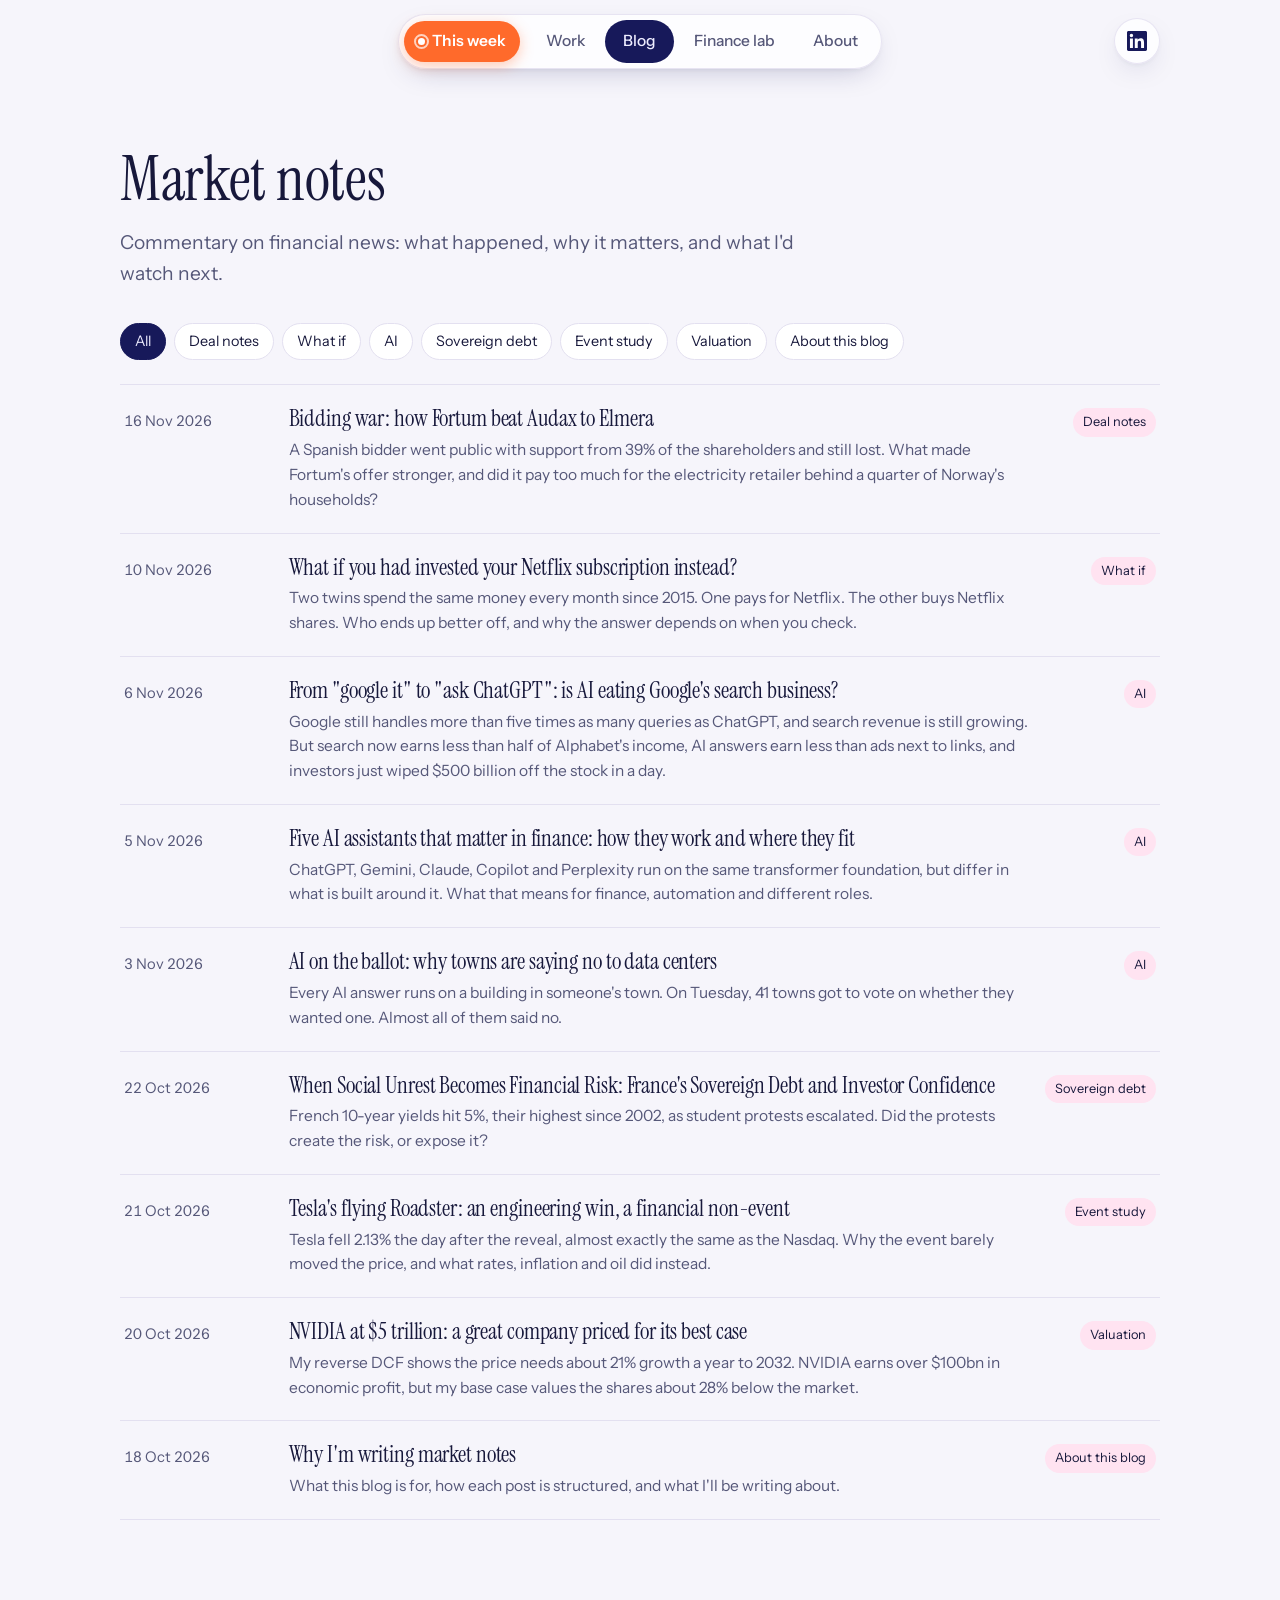
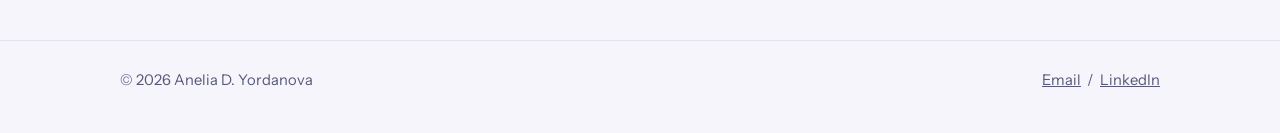
==== commit 292a50df: "New post: Bidding war, how Fortum beat Audax to Elmera (with deal model) Co-Authored-By: Claude Opus" ====
--- a/blog.html
+++ b/blog.html
@@ -9,7 +9,7 @@
   <link rel="preconnect" href="https://fonts.googleapis.com">
   <link rel="preconnect" href="https://fonts.gstatic.com" crossorigin>
   <link href="https://fonts.googleapis.com/css2?family=Instrument+Sans:wght@400;500;600&family=Instrument+Serif:ital@0;1&family=JetBrains+Mono:wght@400&family=Unbounded:wght@300;500&display=swap" rel="stylesheet">
-  <link rel="stylesheet" href="assets/css/style.css?v=d8e583be">
+  <link rel="stylesheet" href="assets/css/style.css?v=24a55d22">
   <link rel="icon" href="assets/favicon.svg" type="image/svg+xml">
 </head>
 <body>
@@ -45,7 +45,7 @@
   </div>
 </footer>
 
-<script src="assets/js/today.js?v=b2e51b0c"></script>
+<script src="assets/js/today.js?v=5a048dcf"></script>
 <script src="assets/js/main.js?v=7a83f830"></script>
 <script>
   (function () {
--- a/assets/css/style.css
+++ b/assets/css/style.css
@@ -1563,7 +1563,7 @@
 .prose .post-details { margin: 1.6em 0; border-top: 1px solid var(--line); border-bottom: 1px solid var(--line); padding: 4px 0; }
 .prose .post-details summary { cursor: pointer; font-weight: 600; color: var(--midnight); padding: 10px 0; list-style-position: inside; }
 .prose .post-details[open] summary { margin-bottom: 4px; }
-.prose .post-details p, .prose .post-details em { font-size: 0.92rem; }
+.prose .post-details p, .prose .post-details em, .prose .post-details li { font-size: 0.92rem; }
 .prose .post-details a { color: var(--midnight); font-weight: 600; }
 .prose .post-details table { font-size: 0.86rem; }
 .prose .post-details td, .prose .post-details th { white-space: nowrap; padding: 7px 8px; }
@@ -1749,3 +1749,8 @@
 
 /* Keep the "This week" button on one line */
 .nav .nav-today { white-space: nowrap; }
+
+/* Narrow screens: tighter tables so small comparisons fit without sideways scrolling */
+@media (max-width: 480px) {
+  .prose table:not(.post-details table) th, .prose table:not(.post-details table) td { padding: 8px 6px; font-size: 0.86rem; }
+}
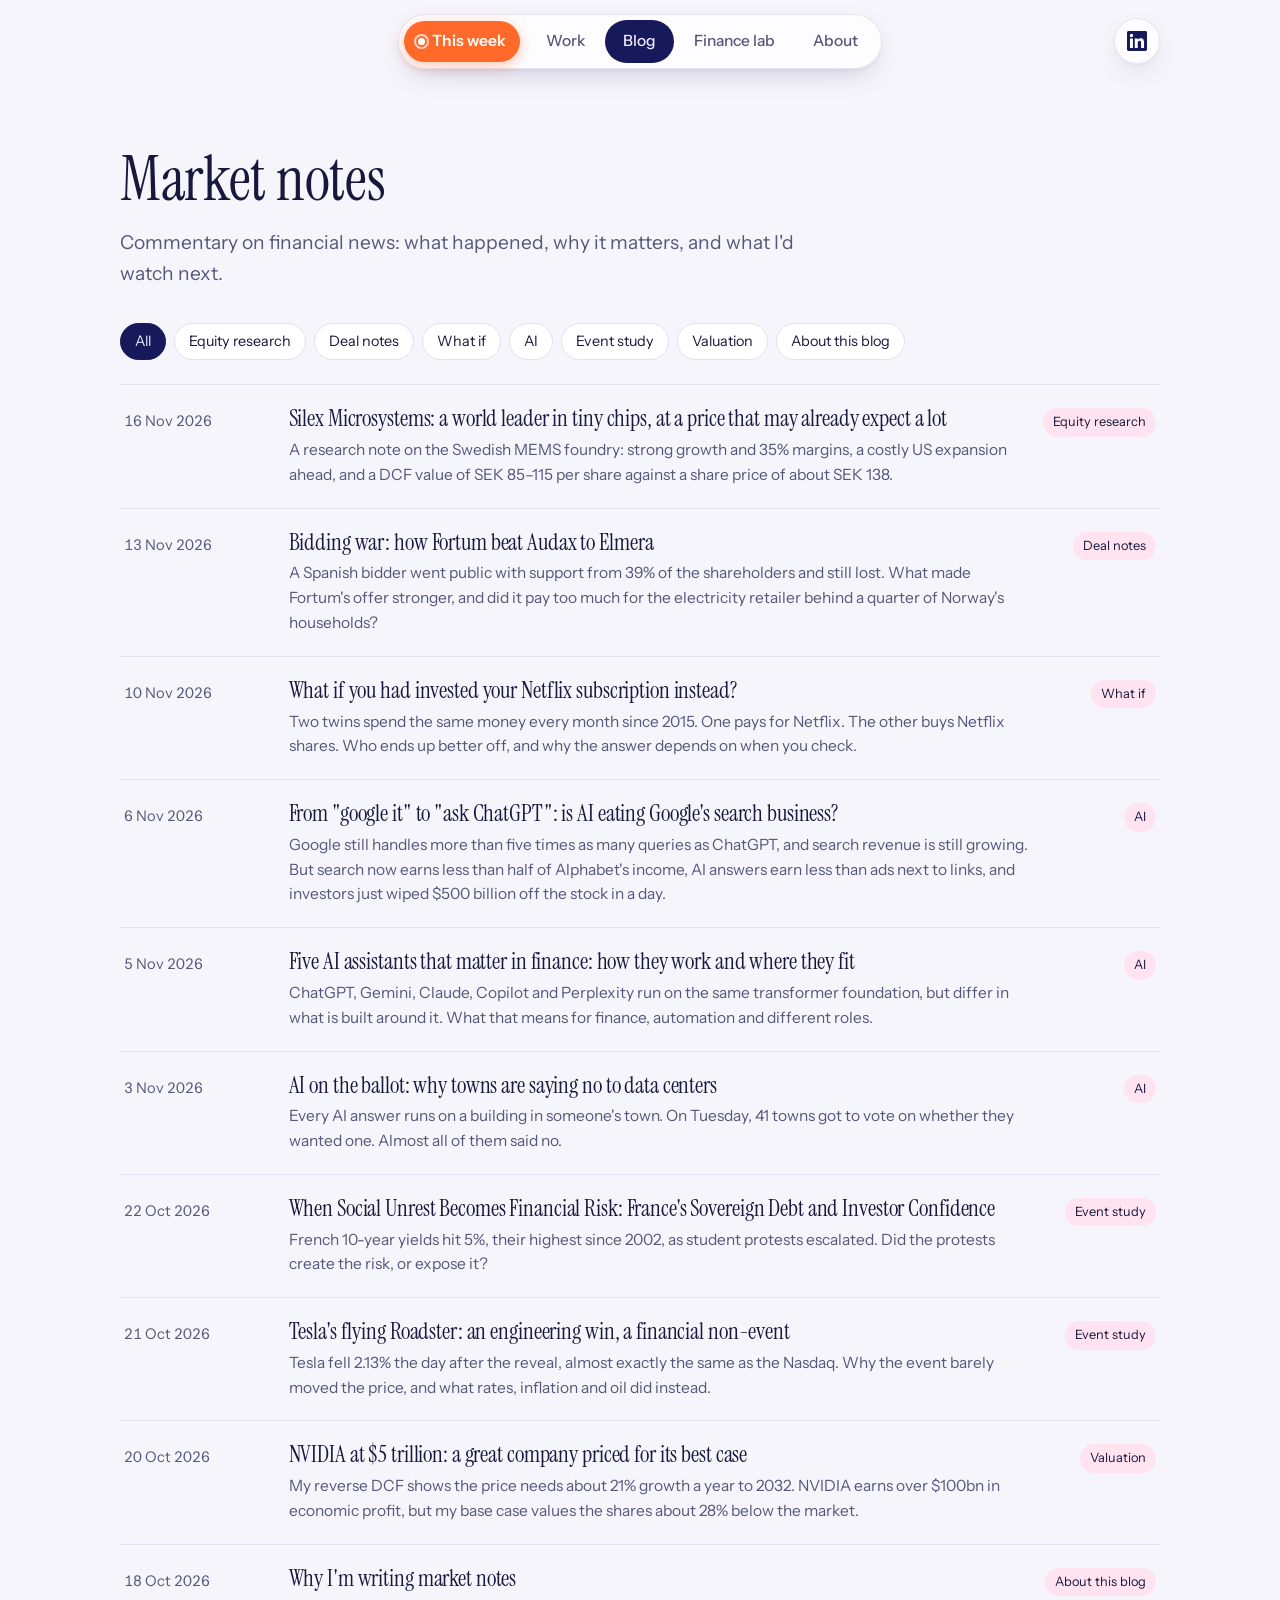
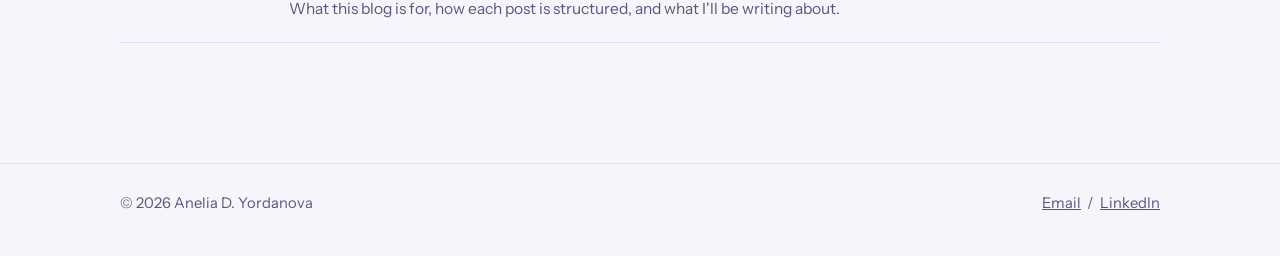
==== commit 8cfa798e: "New research note: Silex Microsystems (with valuation model); Elmera date; France tag Co-Authored-By" ====
--- a/blog.html
+++ b/blog.html
@@ -9,7 +9,7 @@
   <link rel="preconnect" href="https://fonts.googleapis.com">
   <link rel="preconnect" href="https://fonts.gstatic.com" crossorigin>
   <link href="https://fonts.googleapis.com/css2?family=Instrument+Sans:wght@400;500;600&family=Instrument+Serif:ital@0;1&family=JetBrains+Mono:wght@400&family=Unbounded:wght@300;500&display=swap" rel="stylesheet">
-  <link rel="stylesheet" href="assets/css/style.css?v=24a55d22">
+  <link rel="stylesheet" href="assets/css/style.css?v=254411e8">
   <link rel="icon" href="assets/favicon.svg" type="image/svg+xml">
 </head>
 <body>
@@ -45,7 +45,7 @@
   </div>
 </footer>
 
-<script src="assets/js/today.js?v=5a048dcf"></script>
+<script src="assets/js/today.js?v=e181dfd5"></script>
 <script src="assets/js/main.js?v=7a83f830"></script>
 <script>
   (function () {
--- a/assets/css/style.css
+++ b/assets/css/style.css
@@ -1754,3 +1754,10 @@
 @media (max-width: 480px) {
   .prose table:not(.post-details table) th, .prose table:not(.post-details table) td { padding: 8px 6px; font-size: 0.86rem; }
 }
+
+/* Research note summary box */
+.prose .note-box { border: 1px solid var(--line); border-left: 4px solid var(--today, #ff6a2b); border-radius: 6px; padding: 4px 16px; margin: 0 0 1.6rem; background: rgba(255,106,43,.04); }
+.prose .note-box table { margin: 8px 0; }
+.prose .note-box th:first-child { font-size: 1rem; }
+.prose .note-box table { display: table; width: 100%; }
+.prose .note-box th, .prose .note-box td { white-space: normal; }
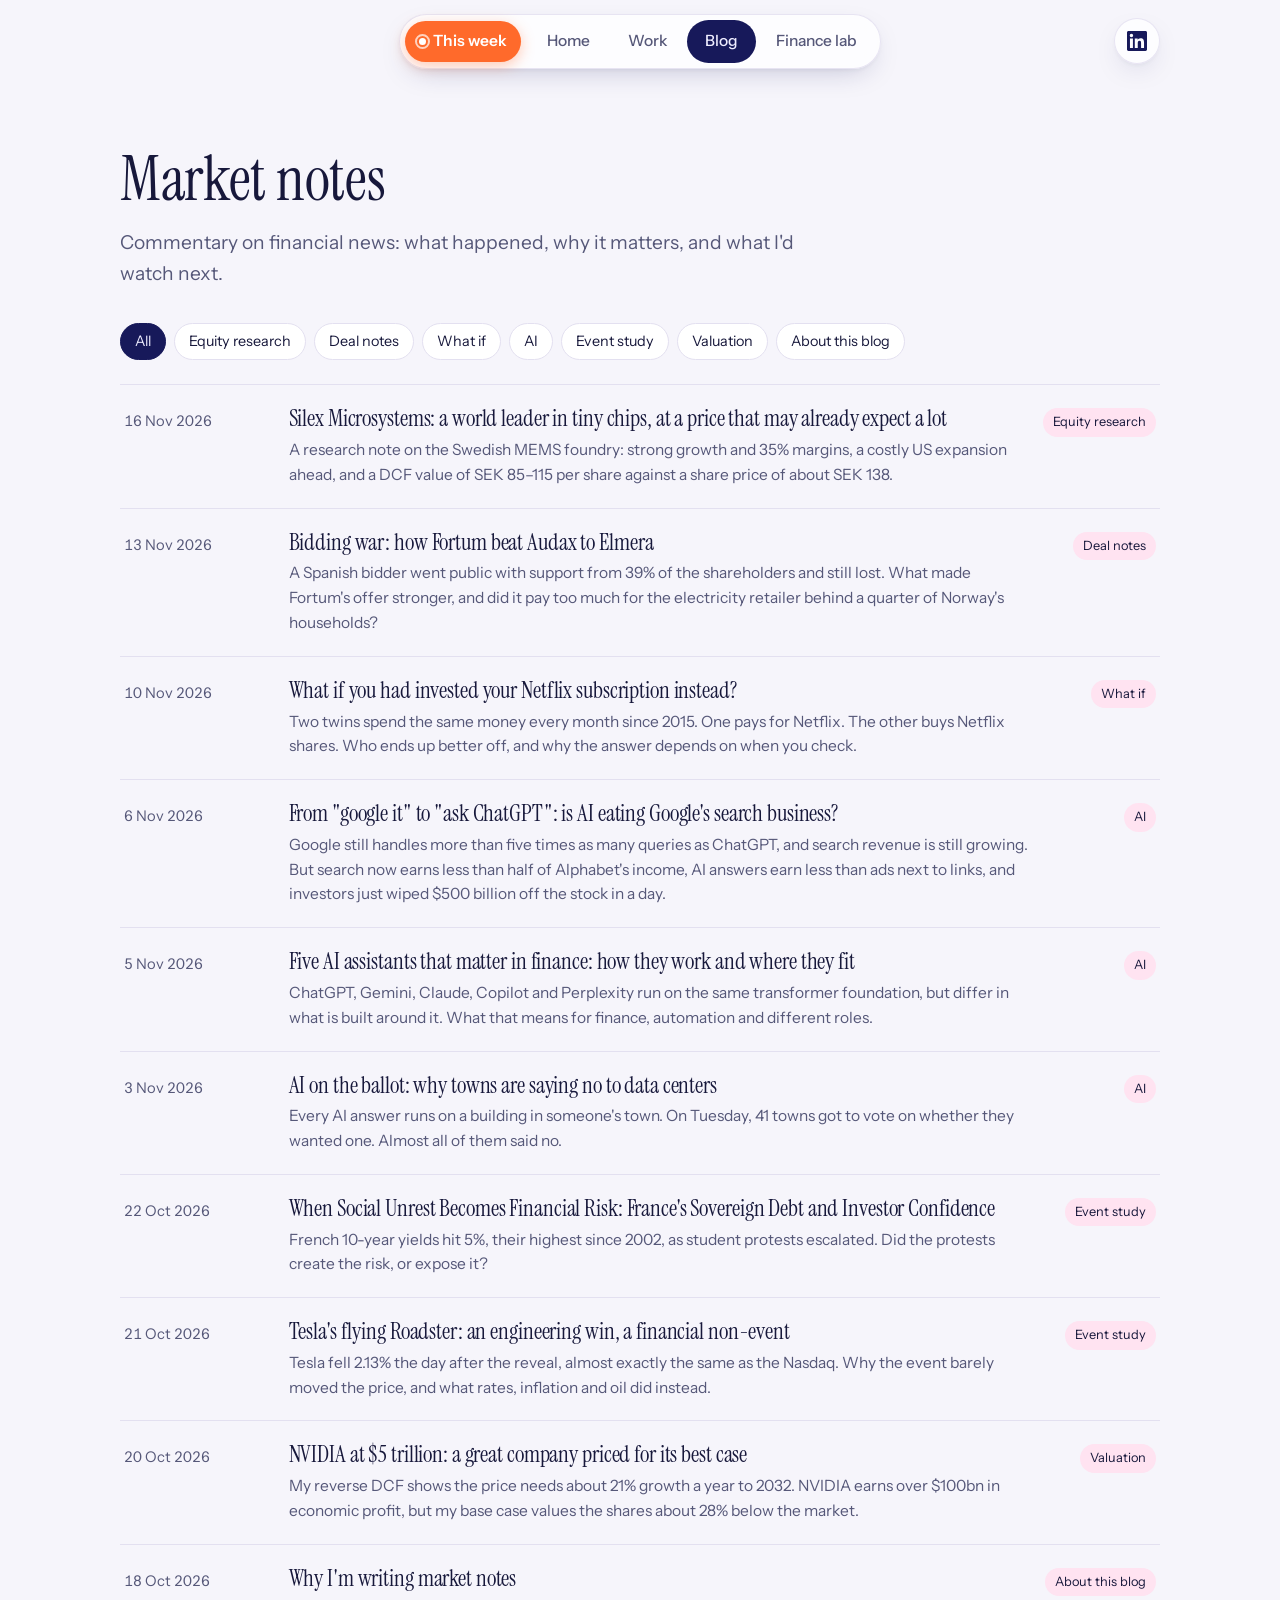
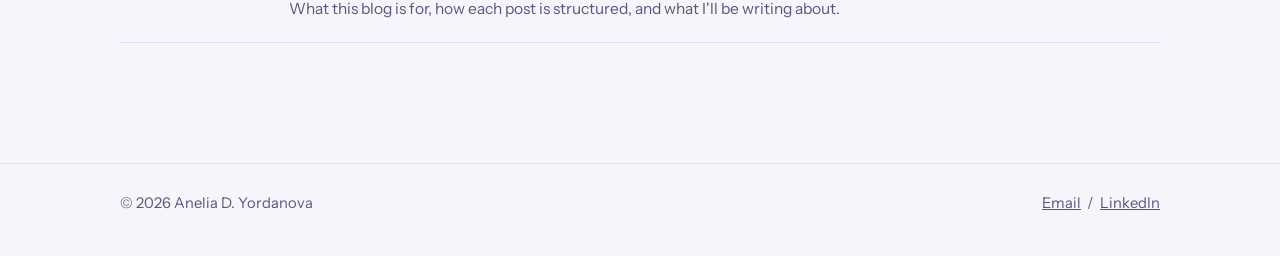
==== commit a8f6138d: "Selected work carousel, All work page, Home in menu Co-Authored-By: Claude Opus 5.5 <noreply@anthrop" ====
--- a/blog.html
+++ b/blog.html
@@ -9,7 +9,7 @@
   <link rel="preconnect" href="https://fonts.googleapis.com">
   <link rel="preconnect" href="https://fonts.gstatic.com" crossorigin>
   <link href="https://fonts.googleapis.com/css2?family=Instrument+Sans:wght@400;500;600&family=Instrument+Serif:ital@0;1&family=JetBrains+Mono:wght@400&family=Unbounded:wght@300;500&display=swap" rel="stylesheet">
-  <link rel="stylesheet" href="assets/css/style.css?v=254411e8">
+  <link rel="stylesheet" href="assets/css/style.css?v=76c33908">
   <link rel="icon" href="assets/favicon.svg" type="image/svg+xml">
 </head>
 <body>
@@ -17,10 +17,10 @@
 <header class="site-header">
   <nav class="nav" id="nav" aria-label="Main">
       <button type="button" class="nav-today" aria-expanded="false" aria-controls="today-panel"><span class="pulse" aria-hidden="true"></span>This week</button>
-      <a href="index.html#work">Work</a>
+      <a href="index.html">Home</a>
+      <a href="work.html">Work</a>
       <a href="blog.html" aria-current="page">Blog</a>
       <a href="lab.html">Finance lab</a>
-      <a href="index.html#about">About</a>
     </nav>
   <a class="social" href="https://www.linkedin.com/in/anelia-yordanova-572023343" target="_blank" rel="noopener" aria-label="My LinkedIn profile" title="LinkedIn">
     <svg viewBox="0 0 24 24" width="20" height="20" aria-hidden="true"><path fill="currentColor" d="M20.447 20.452h-3.554v-5.569c0-1.328-.027-3.037-1.852-3.037-1.853 0-2.136 1.445-2.136 2.939v5.667H9.351V9h3.414v1.561h.046c.477-.9 1.637-1.85 3.37-1.85 3.601 0 4.267 2.37 4.267 5.455v6.286zM5.337 7.433a2.062 2.062 0 1 1 0-4.125 2.062 2.062 0 0 1 0 4.125zM7.119 20.452H3.555V9h3.564v11.452zM22.225 0H1.771C.792 0 0 .774 0 1.729v20.542C0 23.227.792 24 1.771 24h20.451C23.2 24 24 23.227 24 22.271V1.729C24 .774 23.2 0 22.222 0h.003z"/></svg>
@@ -46,7 +46,7 @@
 </footer>
 
 <script src="assets/js/today.js?v=e181dfd5"></script>
-<script src="assets/js/main.js?v=7a83f830"></script>
+<script src="assets/js/main.js?v=d824ad07"></script>
 <script>
   (function () {
     const list = document.getElementById("all-posts");
--- a/assets/css/style.css
+++ b/assets/css/style.css
@@ -281,7 +281,7 @@
 .work-grid {
   display: grid;
   grid-template-columns: 1.3fr 1fr;
-  grid-template-rows: auto auto auto;
+  grid-template-rows: auto auto auto auto;
   gap: 16px;
 }
 .work {
@@ -300,7 +300,7 @@
 .work .tags { margin-top: auto; padding-top: 18px; }
 
 .work-feature {
-  grid-row: span 3;
+  grid-row: span 4;
   background: var(--midnight);
   color: var(--on-dark);
   border: none;
@@ -1321,7 +1321,8 @@
   .prose .paper-embed, .prose .paper-embed.open { transition: none; }
 }
 @media (min-width: 900px) { .paper-content .paper-chart { max-width: 760px; } }
-.work-grid .work-feature { grid-row: span 2; }
+.work-grid .work-feature { grid-row: span 3; }
+@media (max-width: 860px) { .work-grid .work-feature { grid-row: auto; } }
 
 /* ---------- Portfolio banner: portrait with title behind the head ---------- */
 .banner {
@@ -1761,3 +1762,67 @@
 .prose .note-box th:first-child { font-size: 1rem; }
 .prose .note-box table { display: table; width: 100%; }
 .prose .note-box th, .prose .note-box td { white-space: normal; }
+
+/* ---------- Selected work carousel ---------- */
+.carousel { position: relative; padding: 8px 0 8px; overflow: hidden; }
+.car-track { position: relative; height: 430px; perspective: 1400px; }
+.car-card {
+  position: absolute; top: 0; left: 50%;
+  width: min(560px, 54%); height: 400px; margin-left: calc(min(560px, 54%) / -2);
+  overflow: hidden;
+  transition: transform .6s cubic-bezier(.22,.8,.24,1), opacity .5s ease, background-color .5s ease, color .5s ease, box-shadow .5s ease, border-color .5s ease;
+  will-change: transform;
+}
+.car-card h3 { font-size: clamp(1.25rem, 2.2vw, 1.6rem); }
+.car-card .chunks { display: grid; grid-template-columns: repeat(12, 1fr); gap: 5px; margin: 20px 0 0; }
+.car-card .chunks span { height: 26px; border-radius: 5px; background: rgba(23, 25, 90, 0.07); transition: background-color .5s ease; }
+.car-card .chunks span.hit { background: rgba(139, 92, 246, 0.35); }
+.car-card[data-pos="0"] {
+  background: var(--midnight); color: var(--on-dark); border-color: transparent;
+  box-shadow: 0 24px 60px -24px rgba(23, 25, 90, .55); z-index: 3;
+}
+.car-card[data-pos="0"] p { color: var(--on-dark-soft); }
+.car-card[data-pos="0"] .kind { color: #f9a8d4; }
+.car-card[data-pos="0"] .tags li { background: rgba(238, 237, 255, .12); color: var(--on-dark); }
+.car-card[data-pos="0"] .chunks span { background: rgba(238, 237, 255, 0.08); }
+.car-card[data-pos="0"] .chunks span.hit { background: var(--blue); }
+.car-card[data-pos="0"] .chunks span.hit:nth-child(3n) { background: var(--violet); }
+.car-card:not([data-pos="0"]) { cursor: pointer; z-index: 2; opacity: .6; }
+.car-card:not([data-pos="0"]):hover { opacity: .85; }
+.car-card:not([data-pos="0"]):hover { border-color: var(--violet); }
+.car-card[data-pos="hidden"] { opacity: 0; pointer-events: none; z-index: 1; }
+.car-btn {
+  position: absolute; top: 185px; z-index: 5;
+  width: 48px; height: 48px; border-radius: 50%;
+  display: grid; place-items: center;
+  background: var(--surface); color: var(--ink); border: 1px solid var(--line);
+  box-shadow: 0 8px 24px -12px rgba(23, 25, 90, .35); cursor: pointer;
+  transition: background-color .2s, color .2s, border-color .2s, transform .2s;
+}
+.car-btn:hover { background: var(--violet); color: #fff; border-color: var(--violet); }
+.car-btn:active { transform: scale(.94); }
+.car-prev { left: calc(50% - min(560px, 54%) / 2 - 24px); }
+.car-next { right: calc(50% - min(560px, 54%) / 2 - 24px); }
+.car-dots { display: flex; justify-content: center; gap: 8px; margin-top: 4px; }
+.car-dots button { width: 9px; height: 9px; padding: 0; border-radius: 50%; border: none; background: var(--line); cursor: pointer; transition: width .3s, background-color .3s; }
+.car-dots button[aria-selected="true"] { width: 26px; border-radius: 6px; background: var(--violet); }
+@media (max-width: 860px) {
+  .car-track { height: 530px; }
+  .car-card { width: 82%; margin-left: -41%; height: 510px; padding: 22px; }
+  .car-card p { font-size: 0.93rem; }
+  .car-prev { left: 2px; } .car-next { right: 2px; }
+  .car-btn { top: auto; bottom: -6px; width: 42px; height: 42px; }
+  .car-dots { margin-top: 18px; }
+}
+@media (prefers-reduced-motion: reduce) { .car-card { transition: none; } }
+
+/* ---------- All work page ---------- */
+.work-list { list-style: none; margin: 0; padding: 0; border-top: 1px solid var(--line); }
+.work-list li { border-bottom: 1px solid var(--line); }
+.work-list a { display: grid; grid-template-columns: 8.5em 1fr auto; gap: 20px; align-items: baseline; padding: 20px 4px; text-decoration: none; }
+.work-list a:hover h3 { color: var(--violet); }
+.work-list .when { color: var(--ink-soft); font-size: 0.92rem; }
+.work-list h3 { font-size: 1.45rem; margin: 0; }
+.work-list p { margin: 6px 0 0; color: var(--ink-soft); font-size: 0.97rem; max-width: 48em; }
+.work-list .tag { font-size: 0.8rem; padding: 4px 10px; border-radius: 999px; background: var(--blush); white-space: nowrap; }
+@media (max-width: 640px) { .work-list a { grid-template-columns: 1fr; gap: 6px; } .work-list .tag { justify-self: start; } }
